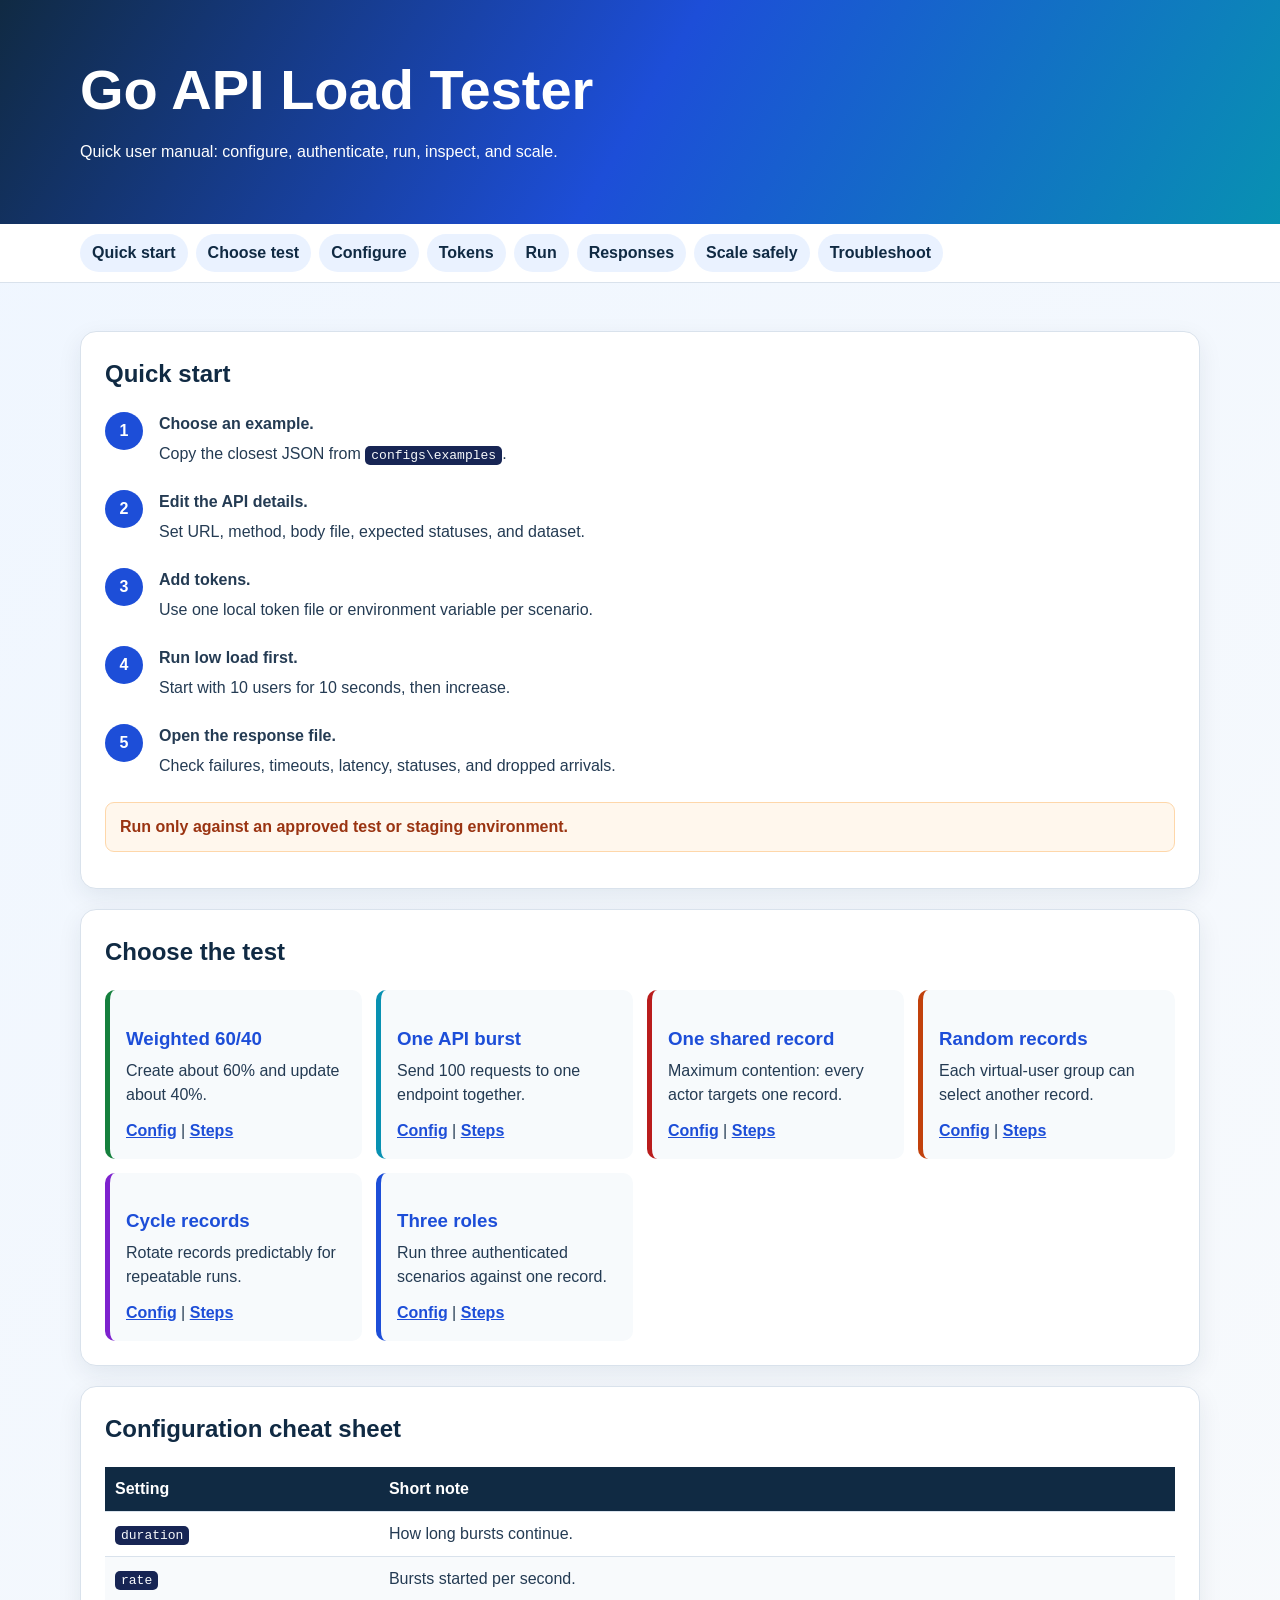
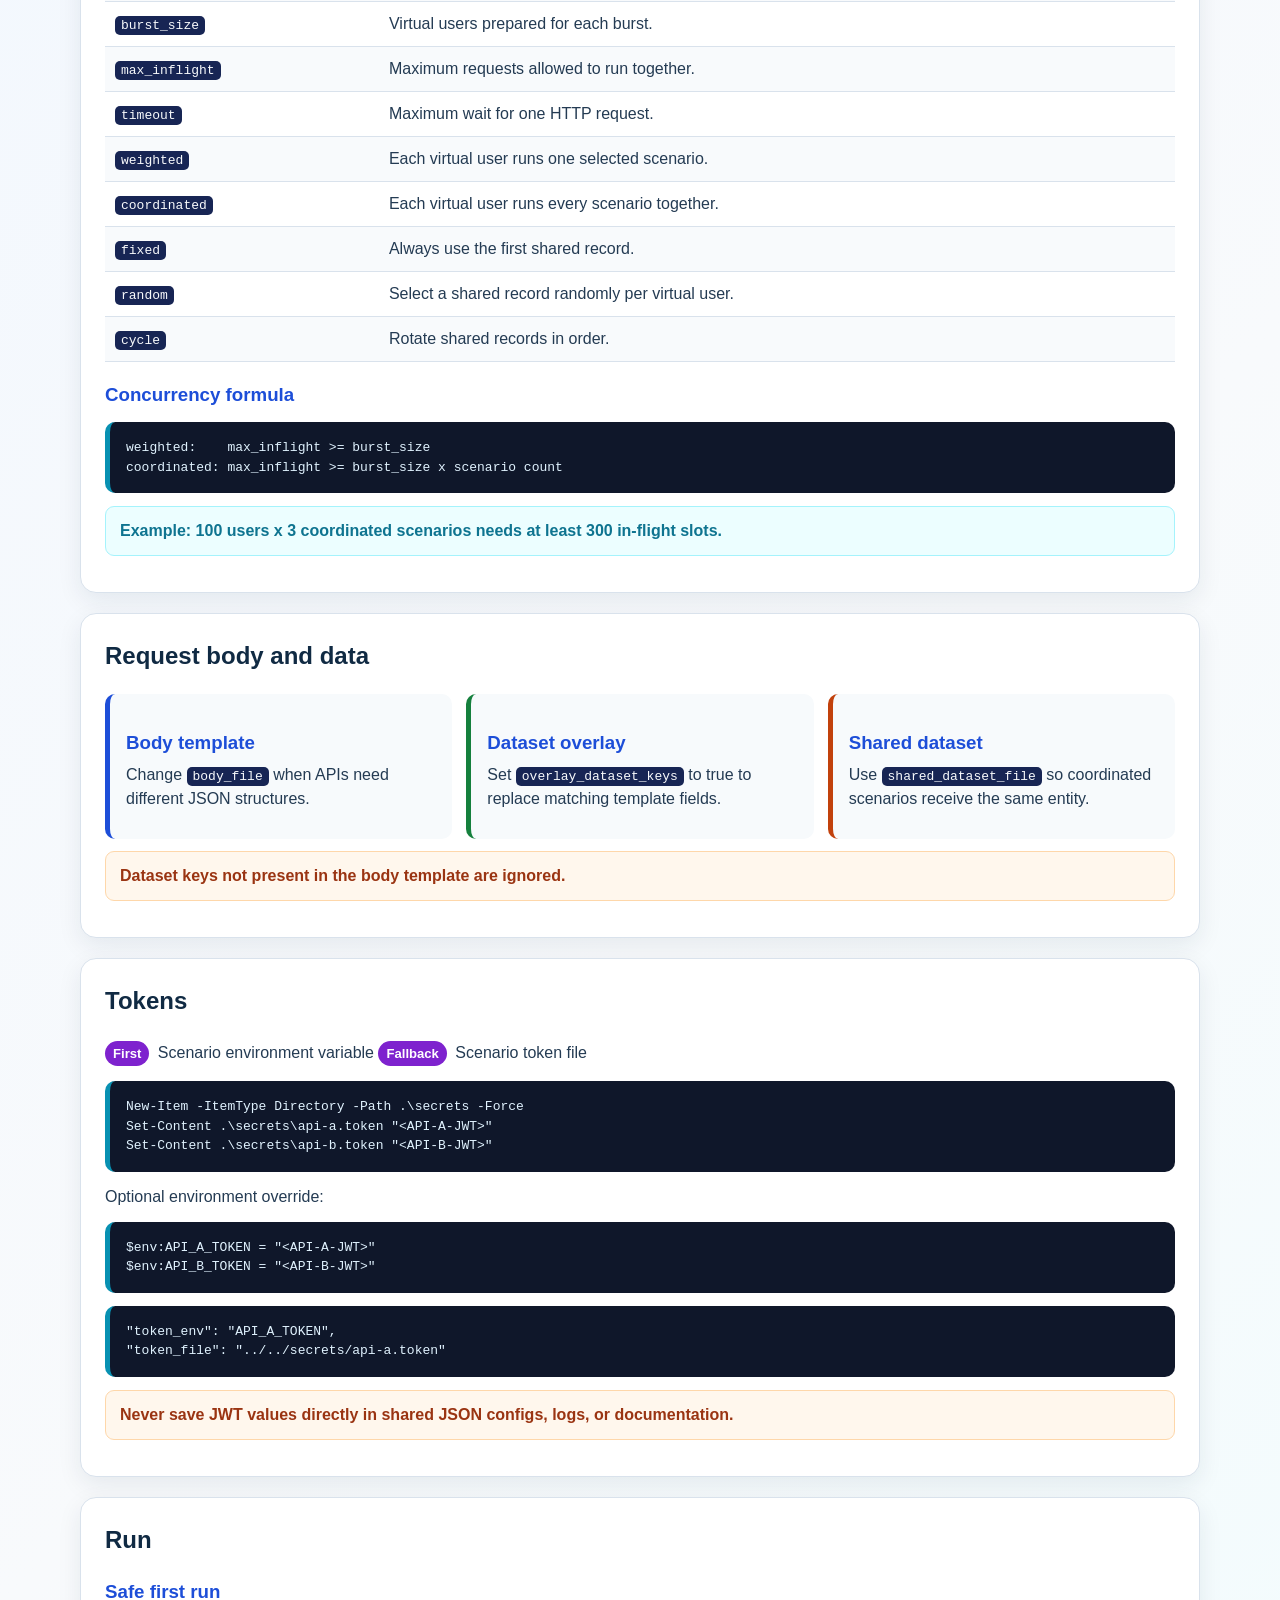
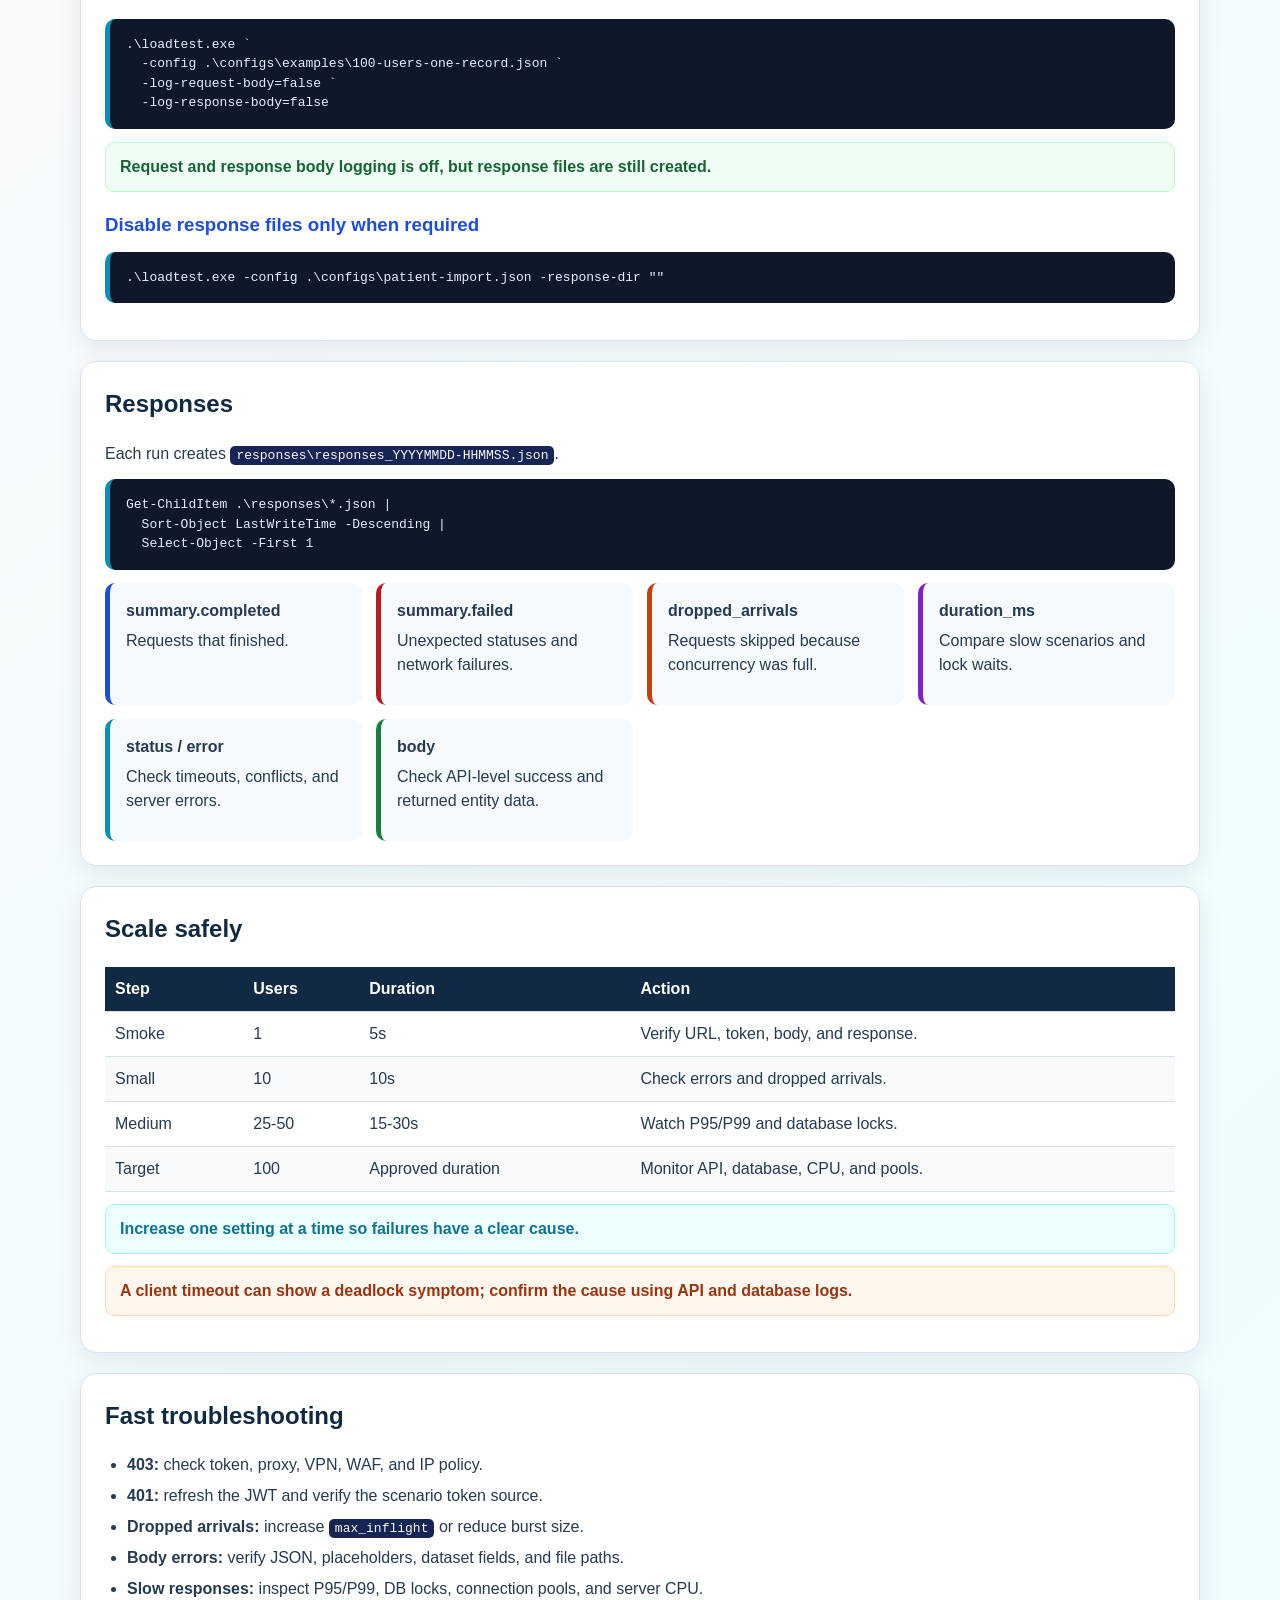
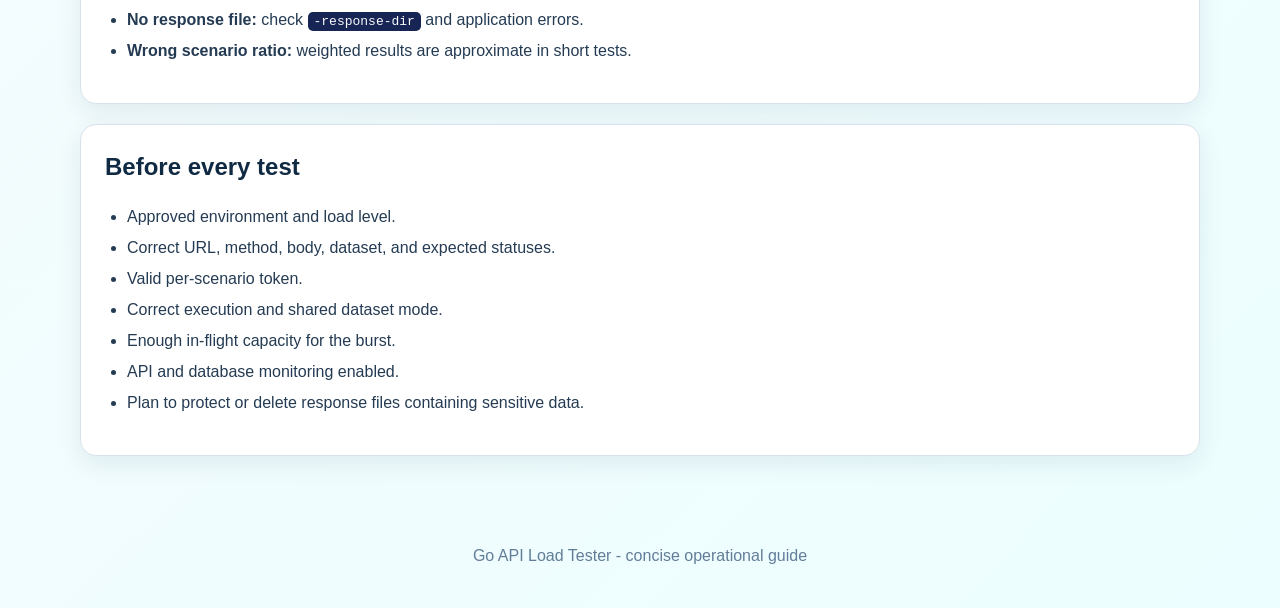
==== docs/USER-MANUAL.html @ b6fc014d "Initial commit" ====
<!doctype html>
<html lang="en">
<head>
  <meta charset="utf-8">
  <meta name="viewport" content="width=device-width, initial-scale=1">
  <title>Go API Load Tester - User Manual</title>
  <style>
    :root {
      --navy: #102a43;
      --blue: #1d4ed8;
      --cyan: #0891b2;
      --green: #15803d;
      --orange: #c2410c;
      --red: #b91c1c;
      --purple: #7e22ce;
      --ink: #243b53;
      --muted: #627d98;
      --line: #d9e2ec;
      --paper: #f7fafc;
      --white: #ffffff;
    }

    * { box-sizing: border-box; }
    html { scroll-behavior: smooth; }
    body {
      margin: 0;
      color: var(--ink);
      background: linear-gradient(135deg, #eff6ff 0%, #f8fafc 48%, #ecfeff 100%);
      font-family: "Segoe UI", Arial, sans-serif;
      line-height: 1.5;
    }

    header {
      padding: 48px 24px;
      color: var(--white);
      background: linear-gradient(120deg, var(--navy), var(--blue), var(--cyan));
    }

    header .wrap, main, footer {
      width: min(1120px, calc(100% - 32px));
      margin: 0 auto;
    }

    h1 { margin: 0 0 8px; font-size: clamp(2rem, 5vw, 3.5rem); }
    h2 { color: var(--navy); margin-top: 0; }
    h3 { color: var(--blue); margin-bottom: 6px; }
    p { margin: 6px 0 12px; }
    a { color: var(--blue); font-weight: 600; }

    nav {
      position: sticky;
      top: 0;
      z-index: 10;
      padding: 10px 16px;
      background: rgba(255, 255, 255, 0.96);
      border-bottom: 1px solid var(--line);
      backdrop-filter: blur(8px);
    }

    nav .links {
      display: flex;
      gap: 8px;
      width: min(1120px, 100%);
      margin: auto;
      overflow-x: auto;
    }

    nav a {
      padding: 7px 12px;
      color: var(--navy);
      text-decoration: none;
      white-space: nowrap;
      border-radius: 999px;
      background: #eaf2ff;
    }

    main { padding: 28px 0 48px; }
    section {
      margin: 20px 0;
      padding: 24px;
      background: var(--white);
      border: 1px solid var(--line);
      border-radius: 16px;
      box-shadow: 0 8px 24px rgba(16, 42, 67, 0.08);
    }

    .grid {
      display: grid;
      grid-template-columns: repeat(auto-fit, minmax(240px, 1fr));
      gap: 14px;
    }

    .card {
      padding: 16px;
      border-left: 5px solid var(--blue);
      border-radius: 10px;
      background: var(--paper);
    }

    .green { border-color: var(--green); }
    .orange { border-color: var(--orange); }
    .purple { border-color: var(--purple); }
    .red { border-color: var(--red); }
    .cyan { border-color: var(--cyan); }

    .step {
      display: grid;
      grid-template-columns: 42px 1fr;
      gap: 12px;
      align-items: start;
      margin: 12px 0;
    }

    .number {
      display: grid;
      width: 38px;
      height: 38px;
      place-items: center;
      color: white;
      font-weight: 800;
      border-radius: 50%;
      background: var(--blue);
    }

    .note, .warn, .success {
      margin: 12px 0;
      padding: 12px 14px;
      border-radius: 9px;
      font-weight: 600;
    }

    .note { color: #0e7490; background: #ecfeff; border: 1px solid #a5f3fc; }
    .warn { color: #9a3412; background: #fff7ed; border: 1px solid #fed7aa; }
    .success { color: #166534; background: #f0fdf4; border: 1px solid #bbf7d0; }

    code {
      color: #f8fafc;
      background: #172554;
      border-radius: 5px;
      padding: 2px 6px;
    }

    pre {
      overflow-x: auto;
      padding: 16px;
      color: #e0f2fe;
      background: #0f172a;
      border-radius: 10px;
      border-left: 5px solid var(--cyan);
    }

    pre code { padding: 0; color: inherit; background: transparent; }

    table {
      width: 100%;
      border-collapse: collapse;
      margin-top: 12px;
    }

    th, td {
      padding: 10px;
      text-align: left;
      border-bottom: 1px solid var(--line);
    }

    th { color: var(--white); background: var(--navy); }
    tr:nth-child(even) { background: #f8fafc; }

    .tag {
      display: inline-block;
      margin: 2px 4px 2px 0;
      padding: 3px 8px;
      color: var(--white);
      font-size: 0.82rem;
      font-weight: 700;
      border-radius: 999px;
      background: var(--purple);
    }

    .checklist { padding-left: 22px; }
    .checklist li { margin: 7px 0; }

    footer {
      padding: 20px 0 40px;
      color: var(--muted);
      text-align: center;
    }

    @media print {
      nav { display: none; }
      body { background: white; }
      section { box-shadow: none; break-inside: avoid; }
    }
  </style>
</head>
<body>
  <header>
    <div class="wrap">
      <h1>Go API Load Tester</h1>
      <p>Quick user manual: configure, authenticate, run, inspect, and scale.</p>
    </div>
  </header>

  <nav>
    <div class="links">
      <a href="#quick-start">Quick start</a>
      <a href="#choose-test">Choose test</a>
      <a href="#configure">Configure</a>
      <a href="#tokens">Tokens</a>
      <a href="#run">Run</a>
      <a href="#responses">Responses</a>
      <a href="#scale">Scale safely</a>
      <a href="#troubleshoot">Troubleshoot</a>
    </div>
  </nav>

  <main>
    <section id="quick-start">
      <h2>Quick start</h2>
      <div class="step"><div class="number">1</div><div><b>Choose an example.</b><p>Copy the closest JSON from <code>configs\examples</code>.</p></div></div>
      <div class="step"><div class="number">2</div><div><b>Edit the API details.</b><p>Set URL, method, body file, expected statuses, and dataset.</p></div></div>
      <div class="step"><div class="number">3</div><div><b>Add tokens.</b><p>Use one local token file or environment variable per scenario.</p></div></div>
      <div class="step"><div class="number">4</div><div><b>Run low load first.</b><p>Start with 10 users for 10 seconds, then increase.</p></div></div>
      <div class="step"><div class="number">5</div><div><b>Open the response file.</b><p>Check failures, timeouts, latency, statuses, and dropped arrivals.</p></div></div>
      <div class="warn">Run only against an approved test or staging environment.</div>
    </section>

    <section id="choose-test">
      <h2>Choose the test</h2>
      <div class="grid">
        <div class="card green">
          <h3>Weighted 60/40</h3>
          <p>Create about 60% and update about 40%.</p>
          <a href="../configs/examples/weighted-create-update-60-40.json">Config</a> |
          <a href="scenarios/weighted-create-update-60-40.md">Steps</a>
        </div>
        <div class="card cyan">
          <h3>One API burst</h3>
          <p>Send 100 requests to one endpoint together.</p>
          <a href="../configs/examples/single-api-100-burst.json">Config</a> |
          <a href="scenarios/single-api-100-burst.md">Steps</a>
        </div>
        <div class="card red">
          <h3>One shared record</h3>
          <p>Maximum contention: every actor targets one record.</p>
          <a href="../configs/examples/100-users-one-record.json">Config</a> |
          <a href="scenarios/100-users-one-record.md">Steps</a>
        </div>
        <div class="card orange">
          <h3>Random records</h3>
          <p>Each virtual-user group can select another record.</p>
          <a href="../configs/examples/100-users-many-records.json">Config</a> |
          <a href="scenarios/100-users-many-records.md">Steps</a>
        </div>
        <div class="card purple">
          <h3>Cycle records</h3>
          <p>Rotate records predictably for repeatable runs.</p>
          <a href="../configs/examples/coordinated-cycle-records.json">Config</a> |
          <a href="scenarios/coordinated-cycle-records.md">Steps</a>
        </div>
        <div class="card">
          <h3>Three roles</h3>
          <p>Run three authenticated scenarios against one record.</p>
          <a href="../configs/examples/coordinated-three-roles-one-record.json">Config</a> |
          <a href="scenarios/coordinated-three-roles-one-record.md">Steps</a>
        </div>
      </div>
    </section>

    <section id="configure">
      <h2>Configuration cheat sheet</h2>
      <table>
        <thead><tr><th>Setting</th><th>Short note</th></tr></thead>
        <tbody>
          <tr><td><code>duration</code></td><td>How long bursts continue.</td></tr>
          <tr><td><code>rate</code></td><td>Bursts started per second.</td></tr>
          <tr><td><code>burst_size</code></td><td>Virtual users prepared for each burst.</td></tr>
          <tr><td><code>max_inflight</code></td><td>Maximum requests allowed to run together.</td></tr>
          <tr><td><code>timeout</code></td><td>Maximum wait for one HTTP request.</td></tr>
          <tr><td><code>weighted</code></td><td>Each virtual user runs one selected scenario.</td></tr>
          <tr><td><code>coordinated</code></td><td>Each virtual user runs every scenario together.</td></tr>
          <tr><td><code>fixed</code></td><td>Always use the first shared record.</td></tr>
          <tr><td><code>random</code></td><td>Select a shared record randomly per virtual user.</td></tr>
          <tr><td><code>cycle</code></td><td>Rotate shared records in order.</td></tr>
        </tbody>
      </table>

      <h3>Concurrency formula</h3>
      <pre><code>weighted:    max_inflight >= burst_size
coordinated: max_inflight >= burst_size x scenario count</code></pre>
      <div class="note">Example: 100 users x 3 coordinated scenarios needs at least 300 in-flight slots.</div>
    </section>

    <section id="data">
      <h2>Request body and data</h2>
      <div class="grid">
        <div class="card">
          <h3>Body template</h3>
          <p>Change <code>body_file</code> when APIs need different JSON structures.</p>
        </div>
        <div class="card green">
          <h3>Dataset overlay</h3>
          <p>Set <code>overlay_dataset_keys</code> to true to replace matching template fields.</p>
        </div>
        <div class="card orange">
          <h3>Shared dataset</h3>
          <p>Use <code>shared_dataset_file</code> so coordinated scenarios receive the same entity.</p>
        </div>
      </div>
      <div class="warn">Dataset keys not present in the body template are ignored.</div>
    </section>

    <section id="tokens">
      <h2>Tokens</h2>
      <p><span class="tag">First</span> Scenario environment variable <span class="tag">Fallback</span> Scenario token file</p>
      <pre><code>New-Item -ItemType Directory -Path .\secrets -Force
Set-Content .\secrets\api-a.token "&lt;API-A-JWT&gt;"
Set-Content .\secrets\api-b.token "&lt;API-B-JWT&gt;"</code></pre>
      <p>Optional environment override:</p>
      <pre><code>$env:API_A_TOKEN = "&lt;API-A-JWT&gt;"
$env:API_B_TOKEN = "&lt;API-B-JWT&gt;"</code></pre>
      <pre><code>"token_env": "API_A_TOKEN",
"token_file": "../../secrets/api-a.token"</code></pre>
      <div class="warn">Never save JWT values directly in shared JSON configs, logs, or documentation.</div>
    </section>

    <section id="run">
      <h2>Run</h2>
      <h3>Safe first run</h3>
      <pre><code>.\loadtest.exe `
  -config .\configs\examples\100-users-one-record.json `
  -log-request-body=false `
  -log-response-body=false</code></pre>
      <div class="success">Request and response body logging is off, but response files are still created.</div>
      <h3>Disable response files only when required</h3>
      <pre><code>.\loadtest.exe -config .\configs\patient-import.json -response-dir ""</code></pre>
    </section>

    <section id="responses">
      <h2>Responses</h2>
      <p>Each run creates <code>responses\responses_YYYYMMDD-HHMMSS.json</code>.</p>
      <pre><code>Get-ChildItem .\responses\*.json |
  Sort-Object LastWriteTime -Descending |
  Select-Object -First 1</code></pre>
      <div class="grid">
        <div class="card"><b>summary.completed</b><p>Requests that finished.</p></div>
        <div class="card red"><b>summary.failed</b><p>Unexpected statuses and network failures.</p></div>
        <div class="card orange"><b>dropped_arrivals</b><p>Requests skipped because concurrency was full.</p></div>
        <div class="card purple"><b>duration_ms</b><p>Compare slow scenarios and lock waits.</p></div>
        <div class="card cyan"><b>status / error</b><p>Check timeouts, conflicts, and server errors.</p></div>
        <div class="card green"><b>body</b><p>Check API-level success and returned entity data.</p></div>
      </div>
    </section>

    <section id="scale">
      <h2>Scale safely</h2>
      <table>
        <thead><tr><th>Step</th><th>Users</th><th>Duration</th><th>Action</th></tr></thead>
        <tbody>
          <tr><td>Smoke</td><td>1</td><td>5s</td><td>Verify URL, token, body, and response.</td></tr>
          <tr><td>Small</td><td>10</td><td>10s</td><td>Check errors and dropped arrivals.</td></tr>
          <tr><td>Medium</td><td>25-50</td><td>15-30s</td><td>Watch P95/P99 and database locks.</td></tr>
          <tr><td>Target</td><td>100</td><td>Approved duration</td><td>Monitor API, database, CPU, and pools.</td></tr>
        </tbody>
      </table>
      <div class="note">Increase one setting at a time so failures have a clear cause.</div>
      <div class="warn">A client timeout can show a deadlock symptom; confirm the cause using API and database logs.</div>
    </section>

    <section id="troubleshoot">
      <h2>Fast troubleshooting</h2>
      <ul class="checklist">
        <li><b>403:</b> check token, proxy, VPN, WAF, and IP policy.</li>
        <li><b>401:</b> refresh the JWT and verify the scenario token source.</li>
        <li><b>Dropped arrivals:</b> increase <code>max_inflight</code> or reduce burst size.</li>
        <li><b>Body errors:</b> verify JSON, placeholders, dataset fields, and file paths.</li>
        <li><b>Slow responses:</b> inspect P95/P99, DB locks, connection pools, and server CPU.</li>
        <li><b>No response file:</b> check <code>-response-dir</code> and application errors.</li>
        <li><b>Wrong scenario ratio:</b> weighted results are approximate in short tests.</li>
      </ul>
    </section>

    <section id="final-check">
      <h2>Before every test</h2>
      <ul class="checklist">
        <li>Approved environment and load level.</li>
        <li>Correct URL, method, body, dataset, and expected statuses.</li>
        <li>Valid per-scenario token.</li>
        <li>Correct execution and shared dataset mode.</li>
        <li>Enough in-flight capacity for the burst.</li>
        <li>API and database monitoring enabled.</li>
        <li>Plan to protect or delete response files containing sensitive data.</li>
      </ul>
    </section>
  </main>

  <footer>
    Go API Load Tester - concise operational guide
  </footer>
</body>
</html>
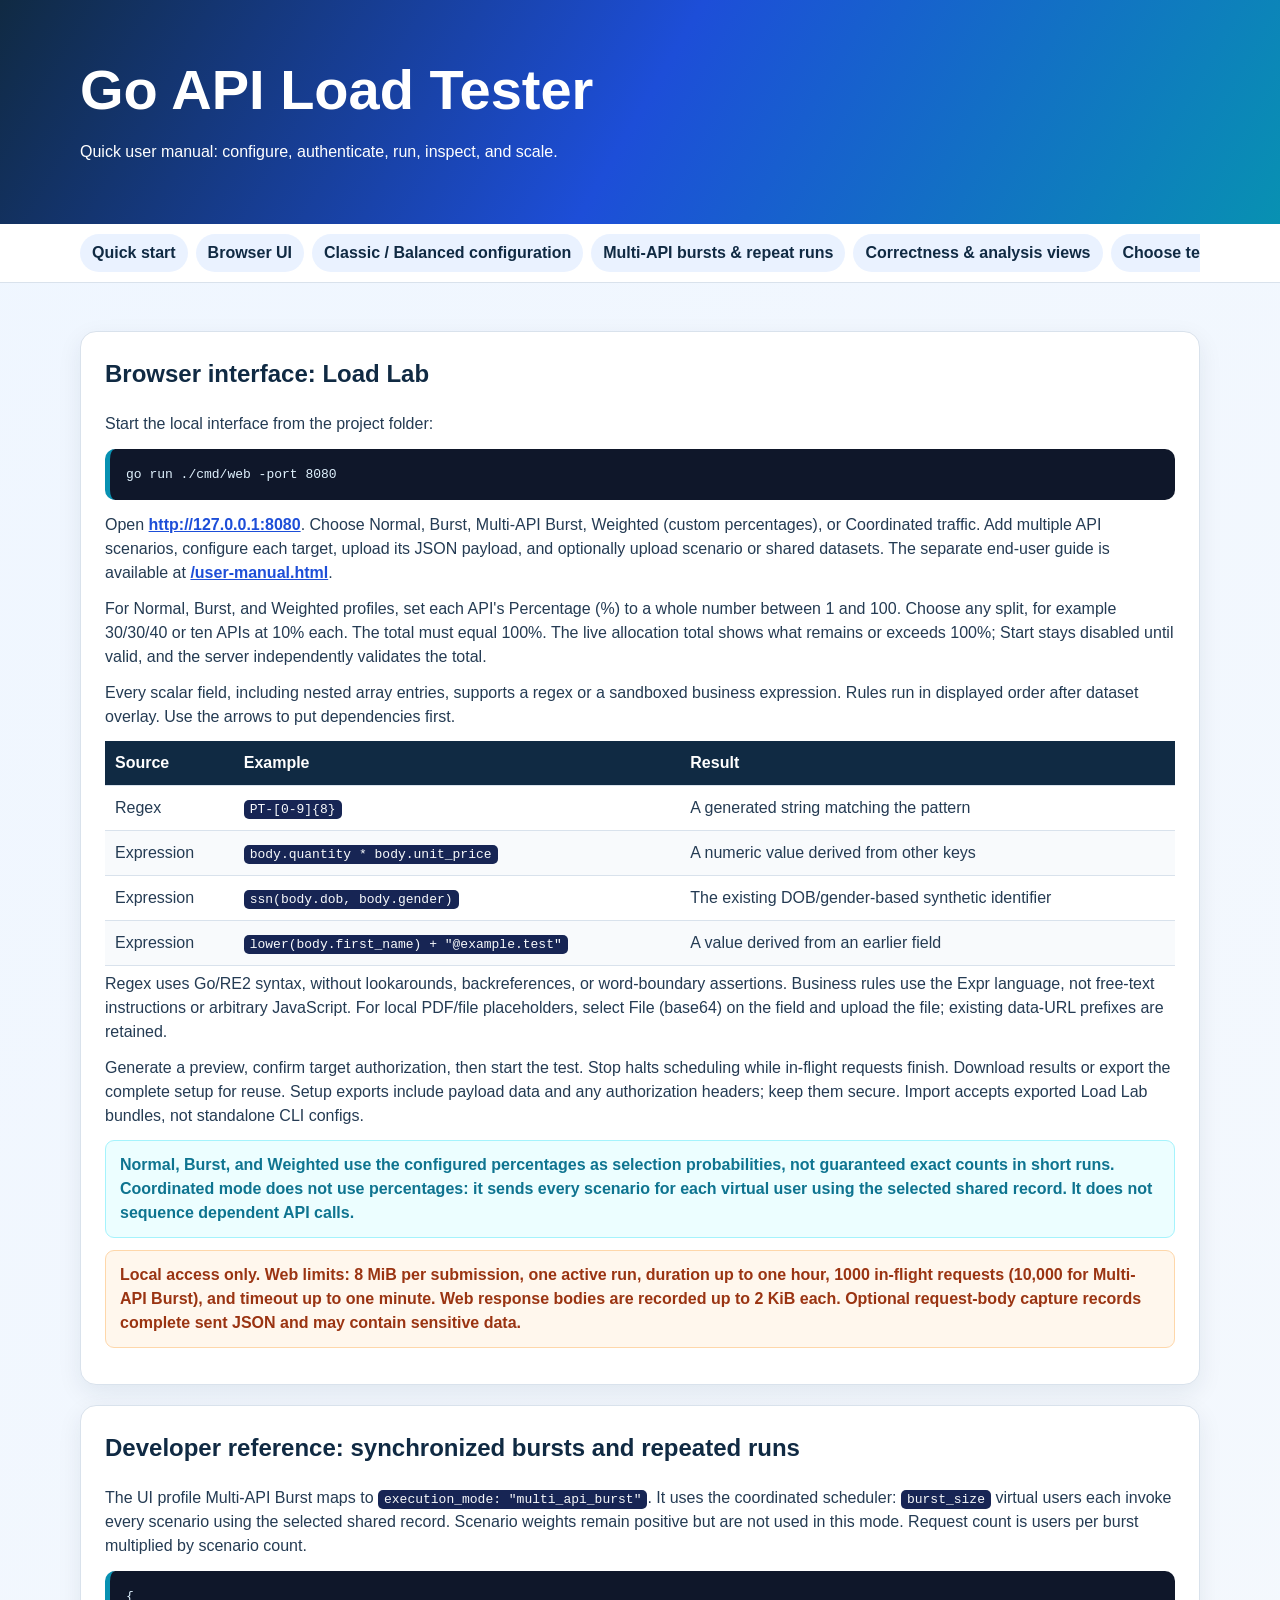
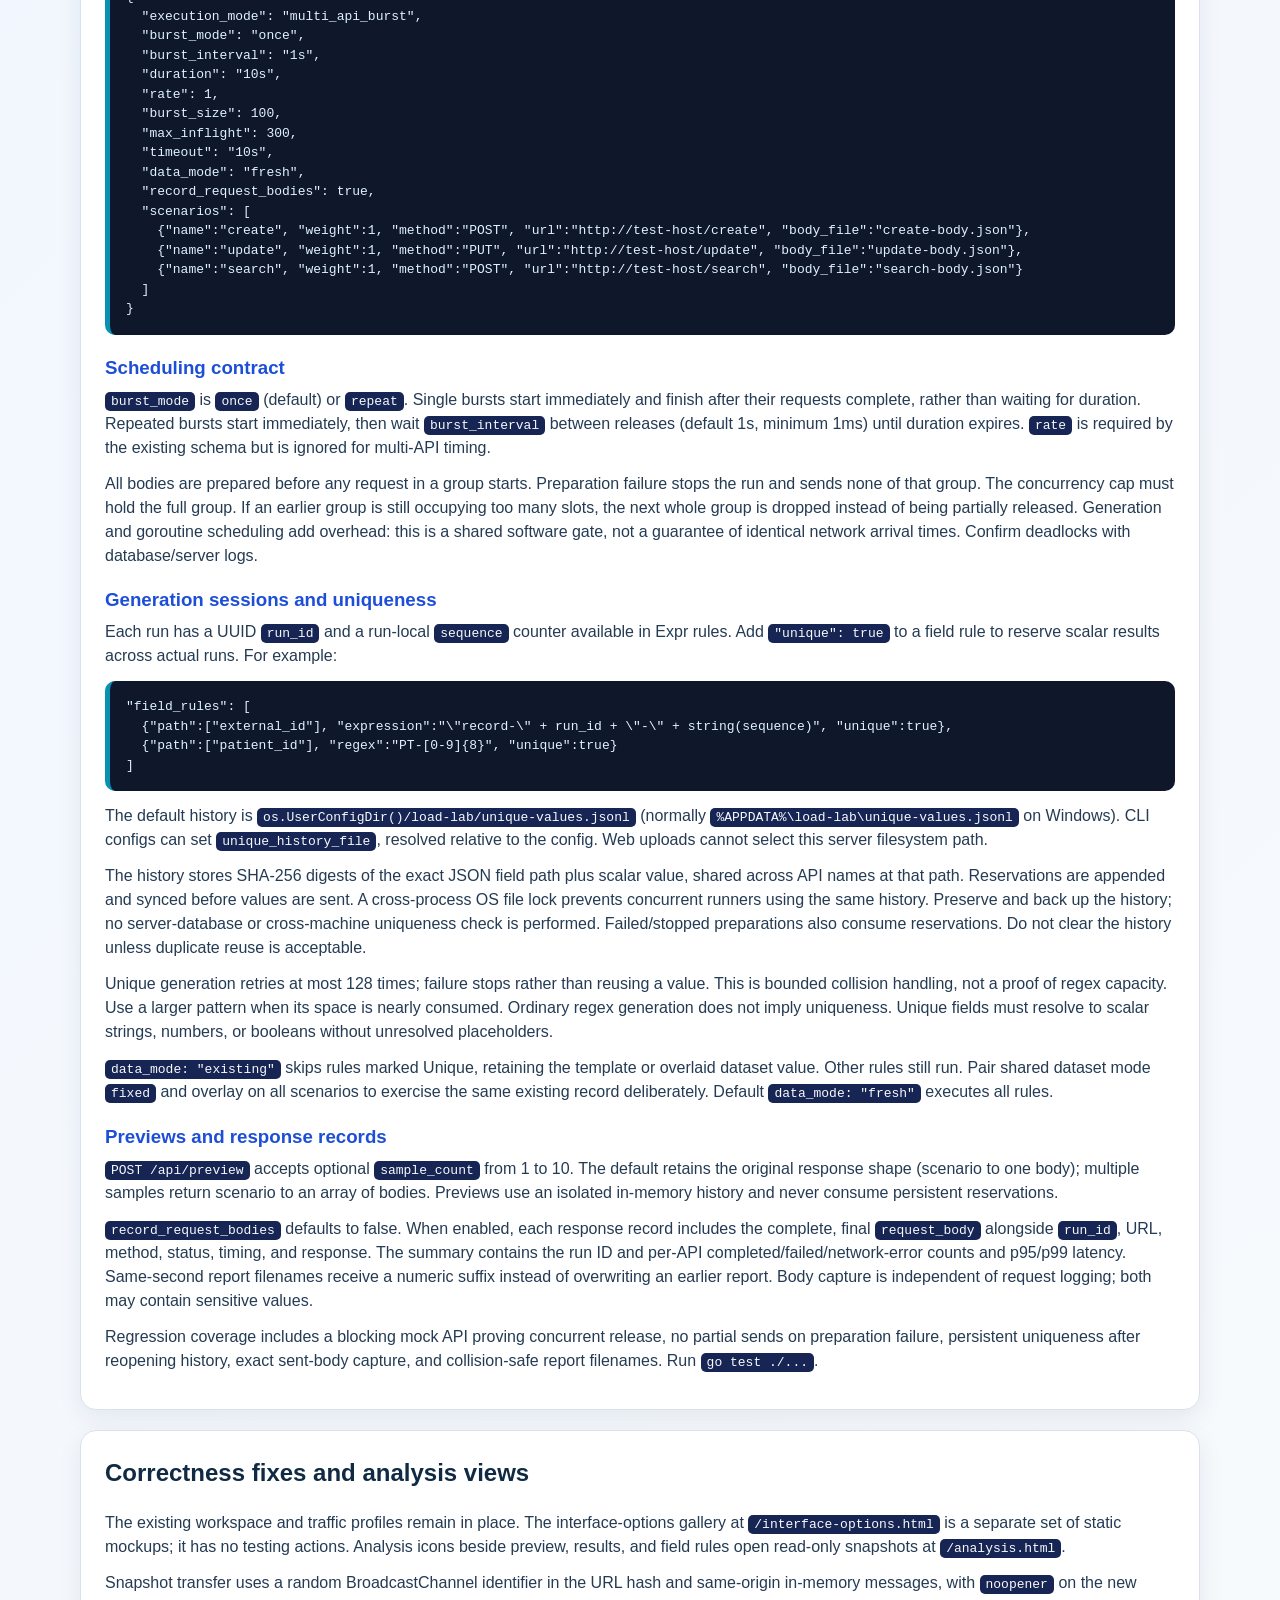
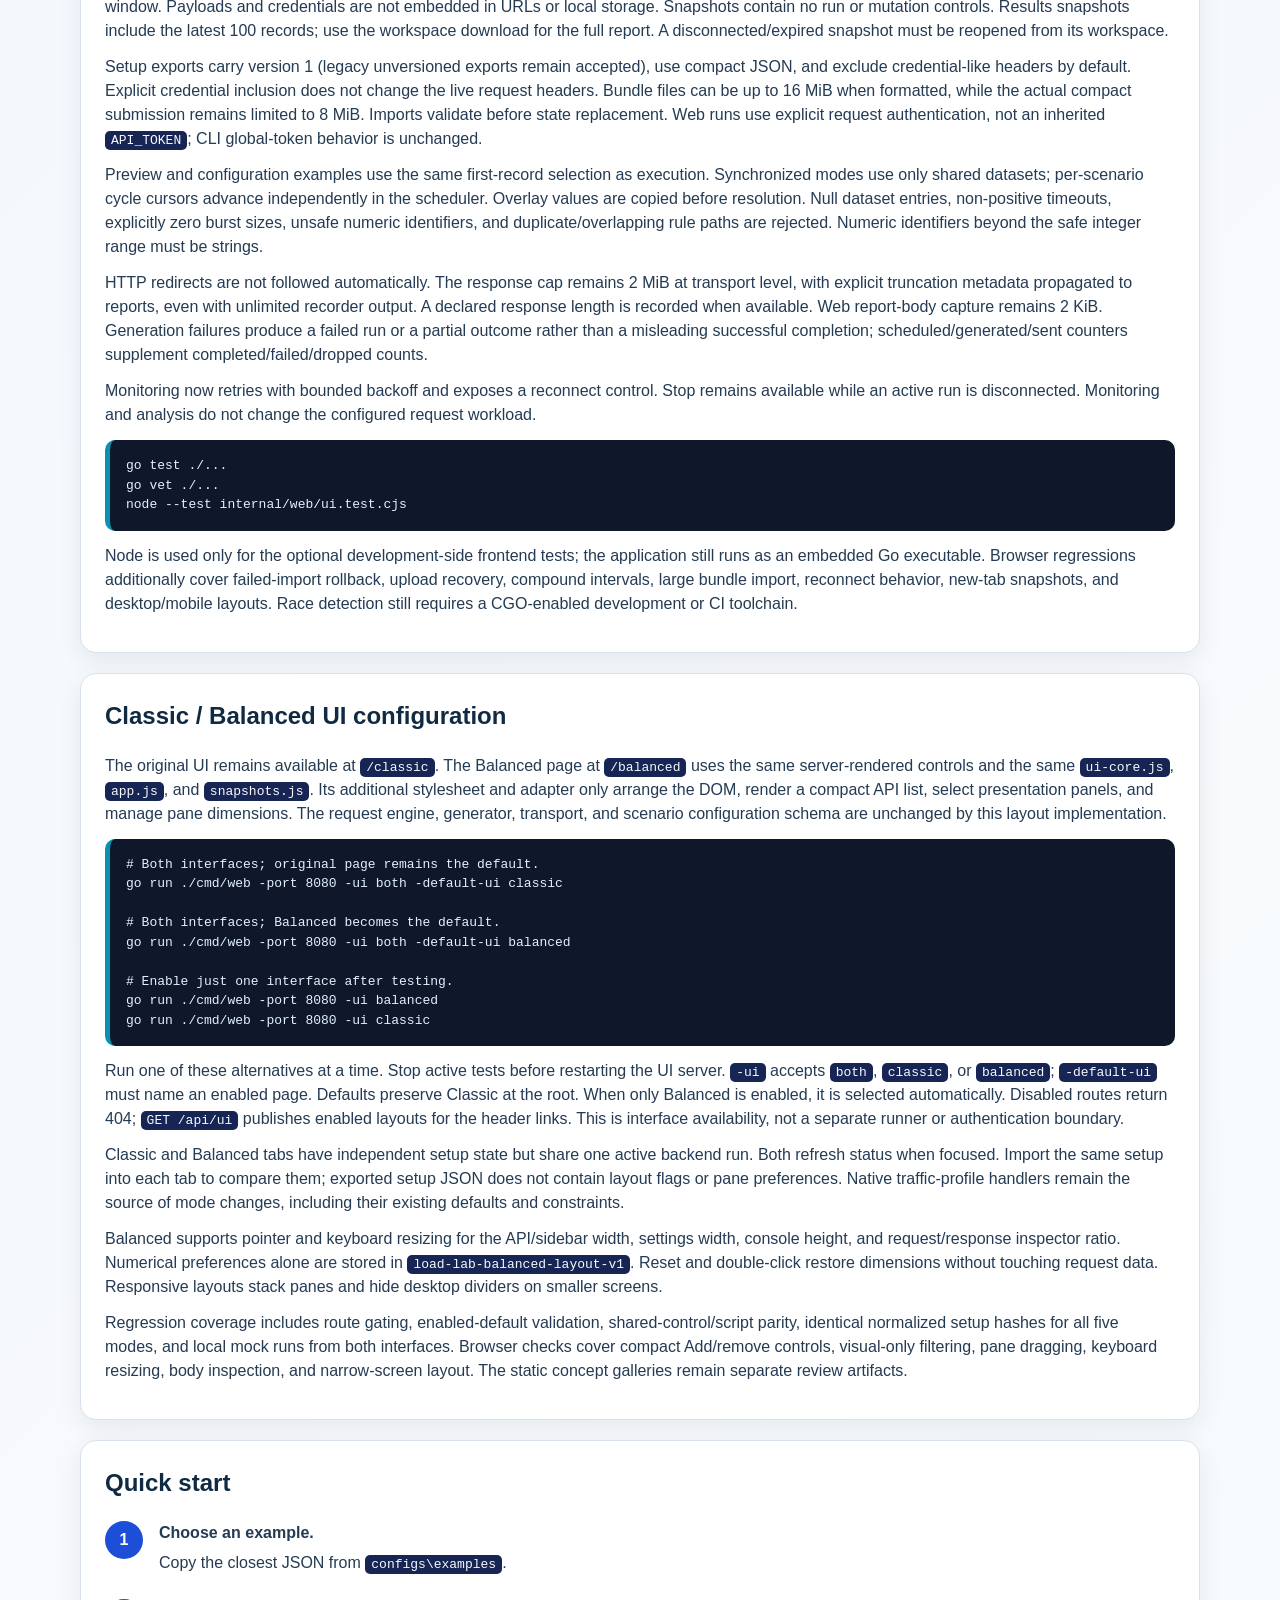
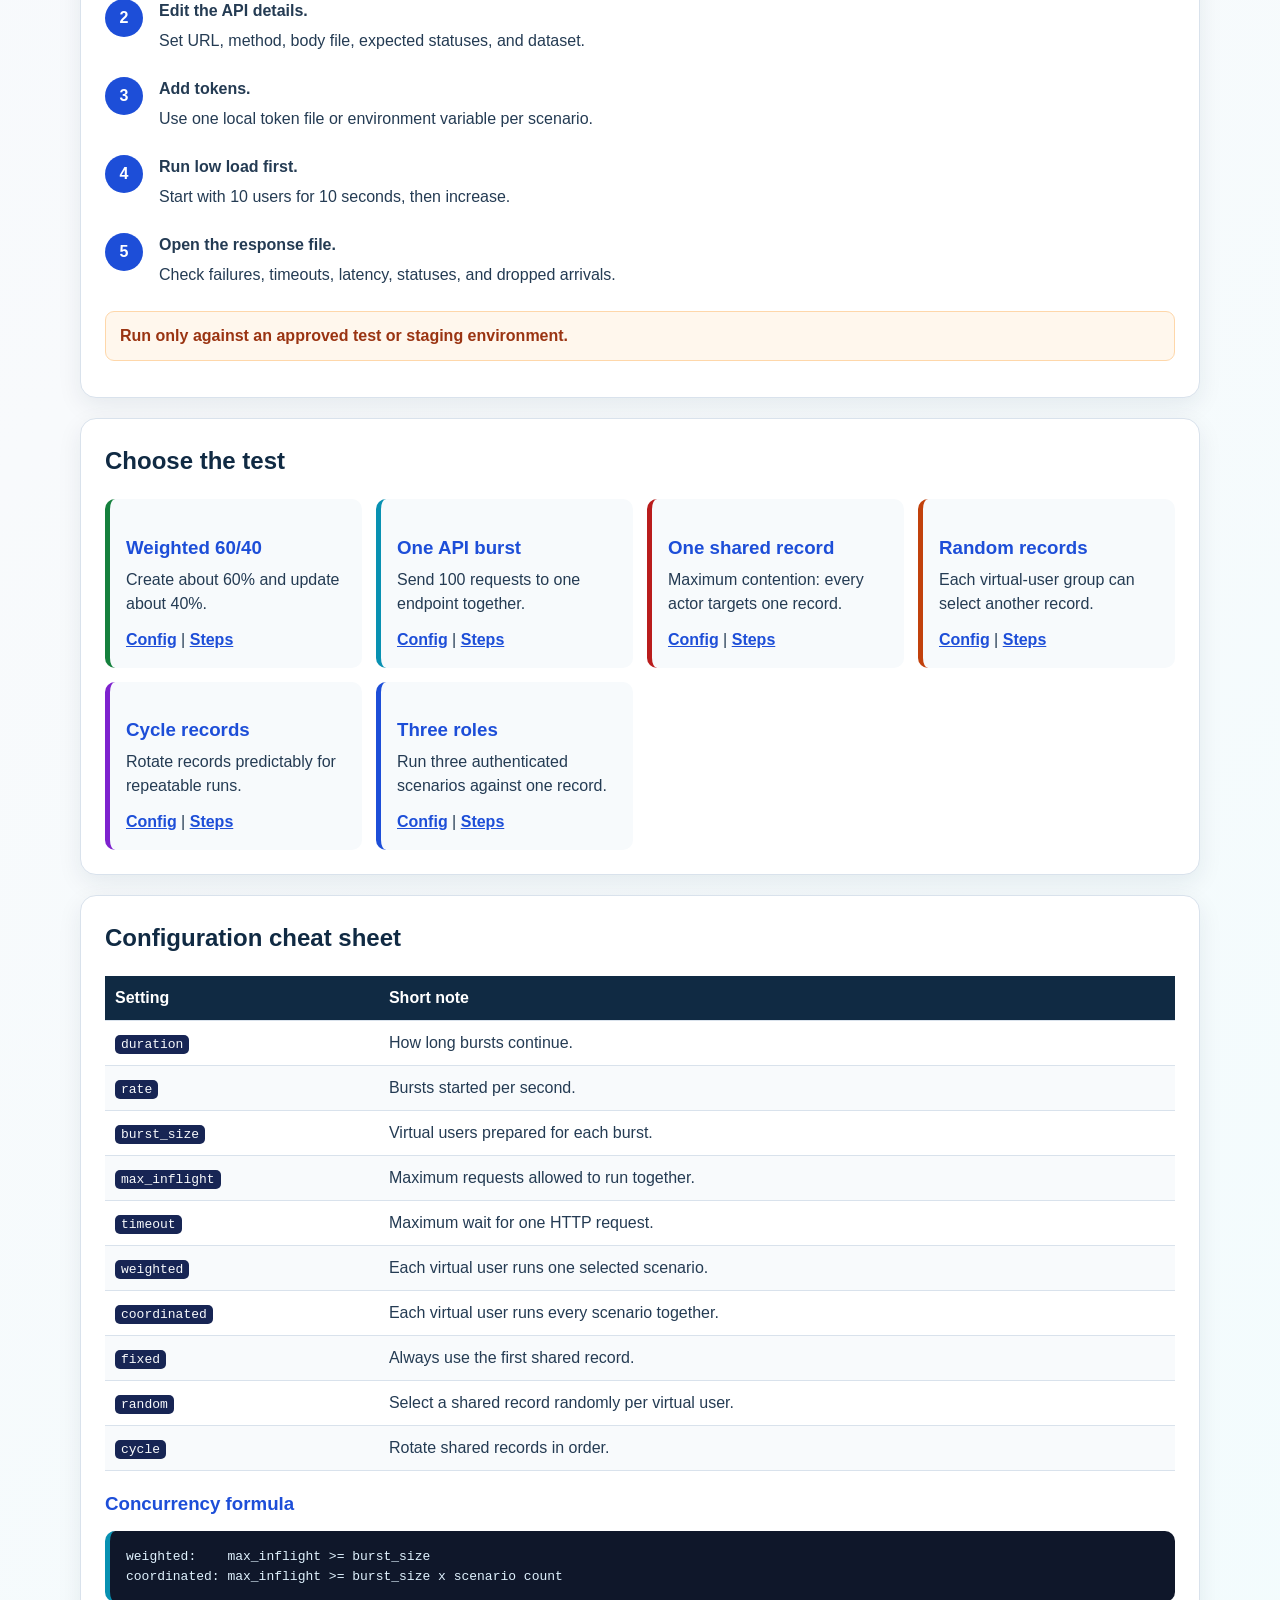
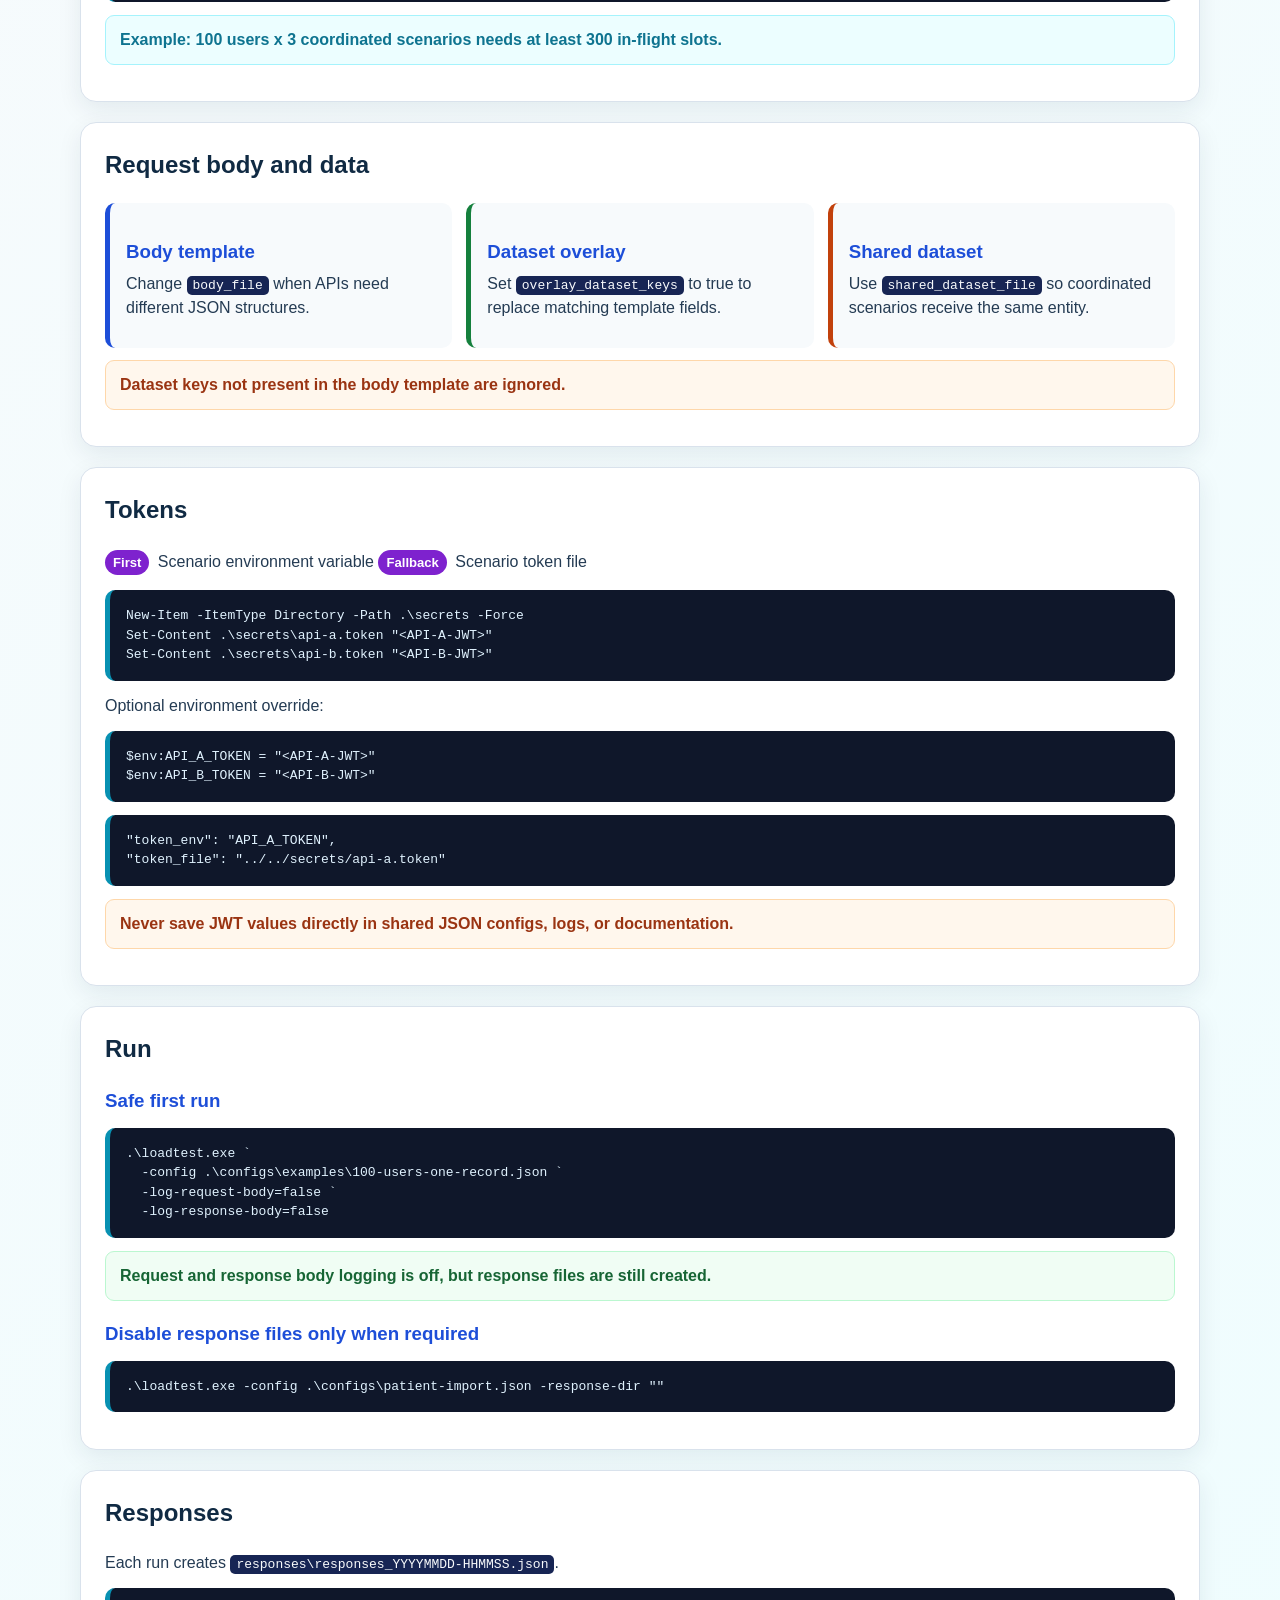
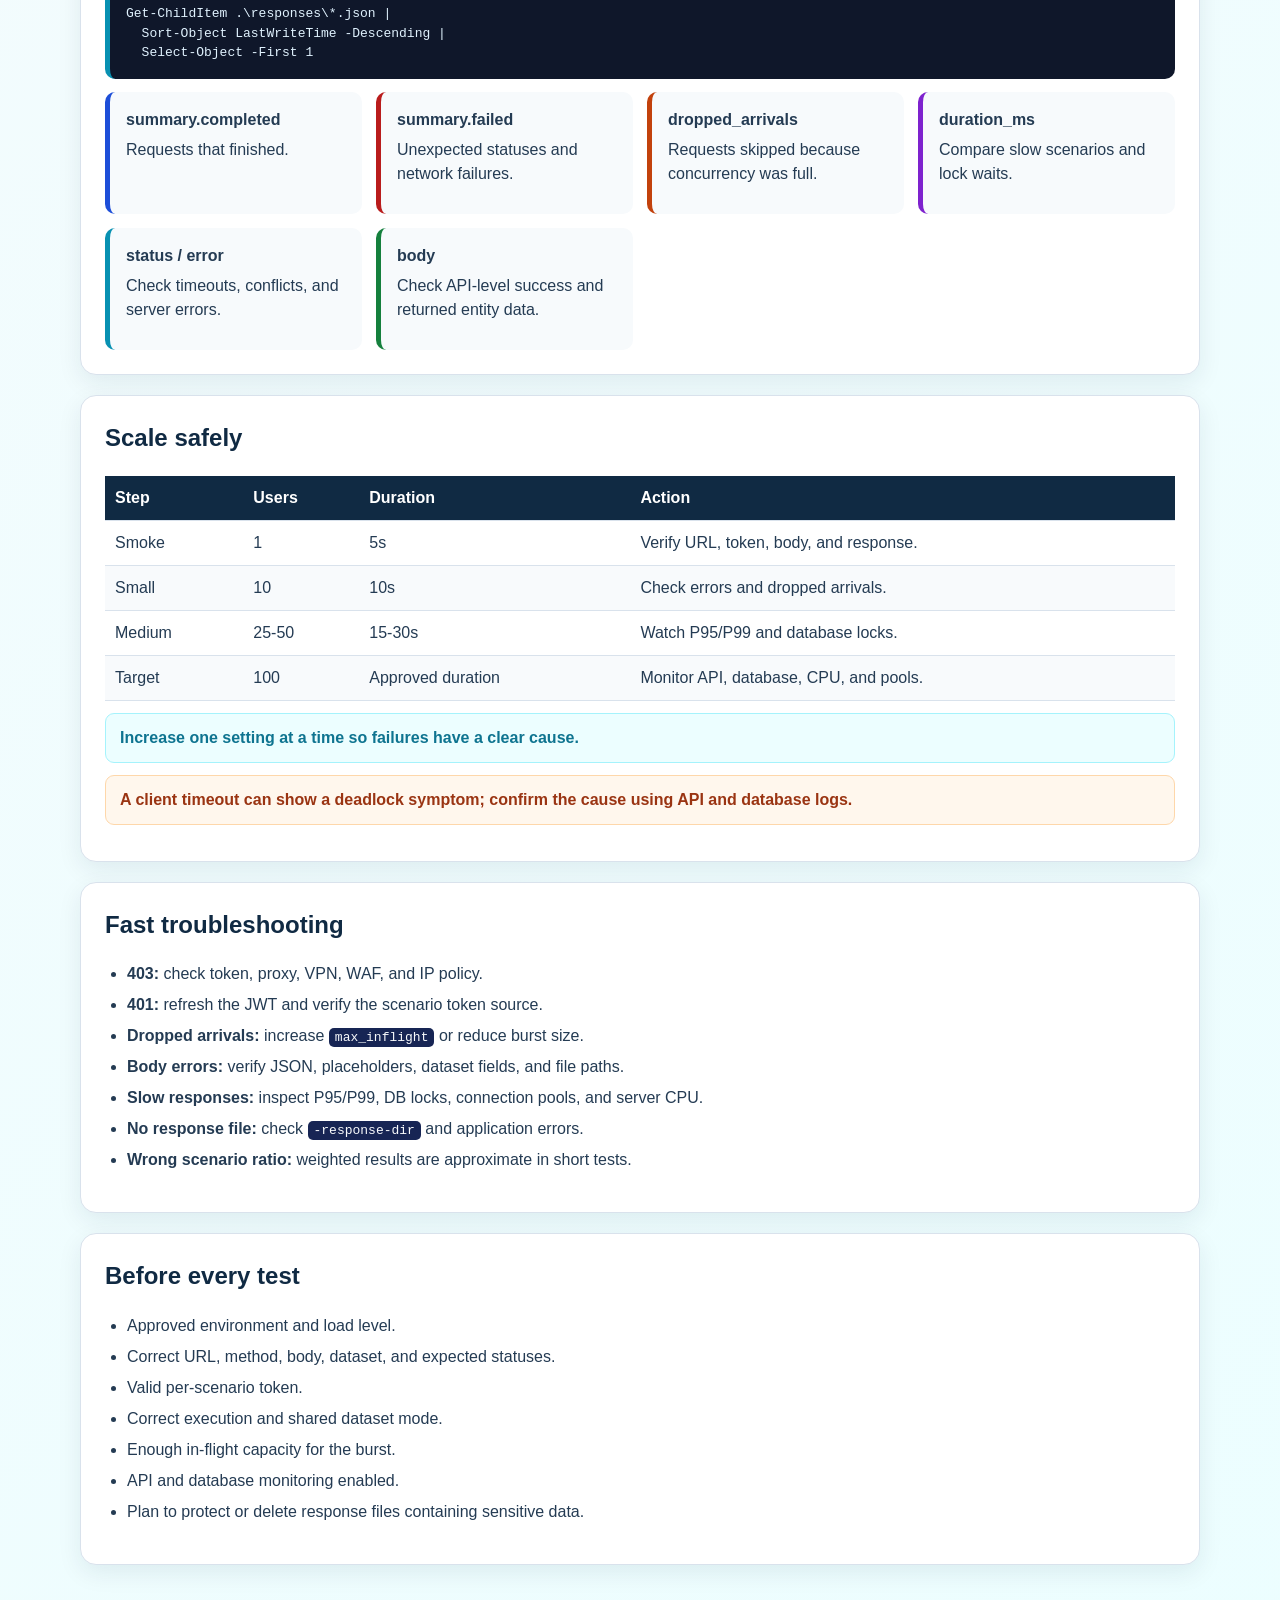
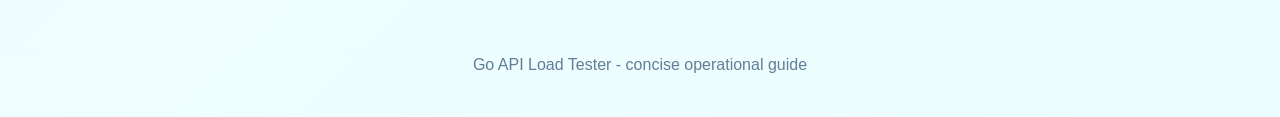
==== commit ecd1fd25: "UI implementaion" ====
--- a/docs/USER-MANUAL.html
+++ b/docs/USER-MANUAL.html
@@ -204,6 +204,10 @@
   <nav>
     <div class="links">
       <a href="#quick-start">Quick start</a>
+      <a href="#web-interface">Browser UI</a>
+      <a href="#workspace-configuration">Classic / Balanced configuration</a>
+      <a href="#multi-api-development">Multi-API bursts & repeat runs</a>
+      <a href="#correctness-ux">Correctness & analysis views</a>
       <a href="#choose-test">Choose test</a>
       <a href="#configure">Configure</a>
       <a href="#tokens">Tokens</a>
@@ -215,6 +219,92 @@
   </nav>
 
   <main>
+    <section id="web-interface">
+      <h2>Browser interface: Load Lab</h2>
+      <p>Start the local interface from the project folder:</p>
+      <pre><code>go run ./cmd/web -port 8080</code></pre>
+      <p>Open <a href="http://127.0.0.1:8080">http://127.0.0.1:8080</a>. Choose Normal, Burst, Multi-API Burst, Weighted (custom percentages), or Coordinated traffic. Add multiple API scenarios, configure each target, upload its JSON payload, and optionally upload scenario or shared datasets. The separate end-user guide is available at <a href="http://127.0.0.1:8080/user-manual.html">/user-manual.html</a>.</p>
+      <p>For Normal, Burst, and Weighted profiles, set each API's Percentage (%) to a whole number between 1 and 100. Choose any split, for example 30/30/40 or ten APIs at 10% each. The total must equal 100%. The live allocation total shows what remains or exceeds 100%; Start stays disabled until valid, and the server independently validates the total.</p>
+      <p>Every scalar field, including nested array entries, supports a regex or a sandboxed business expression. Rules run in displayed order after dataset overlay. Use the arrows to put dependencies first.</p>
+      <table><thead><tr><th>Source</th><th>Example</th><th>Result</th></tr></thead><tbody>
+        <tr><td>Regex</td><td><code>PT-[0-9]{8}</code></td><td>A generated string matching the pattern</td></tr>
+        <tr><td>Expression</td><td><code>body.quantity * body.unit_price</code></td><td>A numeric value derived from other keys</td></tr>
+        <tr><td>Expression</td><td><code>ssn(body.dob, body.gender)</code></td><td>The existing DOB/gender-based synthetic identifier</td></tr>
+        <tr><td>Expression</td><td><code>lower(body.first_name) + "@example.test"</code></td><td>A value derived from an earlier field</td></tr>
+      </tbody></table>
+      <p>Regex uses Go/RE2 syntax, without lookarounds, backreferences, or word-boundary assertions. Business rules use the Expr language, not free-text instructions or arbitrary JavaScript. For local PDF/file placeholders, select File (base64) on the field and upload the file; existing data-URL prefixes are retained.</p>
+      <p>Generate a preview, confirm target authorization, then start the test. Stop halts scheduling while in-flight requests finish. Download results or export the complete setup for reuse. Setup exports include payload data and any authorization headers; keep them secure. Import accepts exported Load Lab bundles, not standalone CLI configs.</p>
+      <div class="note">Normal, Burst, and Weighted use the configured percentages as selection probabilities, not guaranteed exact counts in short runs. Coordinated mode does not use percentages: it sends every scenario for each virtual user using the selected shared record. It does not sequence dependent API calls.</div>
+      <div class="warn">Local access only. Web limits: 8 MiB per submission, one active run, duration up to one hour, 1000 in-flight requests (10,000 for Multi-API Burst), and timeout up to one minute. Web response bodies are recorded up to 2 KiB each. Optional request-body capture records complete sent JSON and may contain sensitive data.</div>
+    </section>
+    <section id="multi-api-development">
+      <h2>Developer reference: synchronized bursts and repeated runs</h2>
+      <p>The UI profile Multi-API Burst maps to <code>execution_mode: "multi_api_burst"</code>. It uses the coordinated scheduler: <code>burst_size</code> virtual users each invoke every scenario using the selected shared record. Scenario weights remain positive but are not used in this mode. Request count is users per burst multiplied by scenario count.</p>
+      <pre><code>{
+  "execution_mode": "multi_api_burst",
+  "burst_mode": "once",
+  "burst_interval": "1s",
+  "duration": "10s",
+  "rate": 1,
+  "burst_size": 100,
+  "max_inflight": 300,
+  "timeout": "10s",
+  "data_mode": "fresh",
+  "record_request_bodies": true,
+  "scenarios": [
+    {"name":"create", "weight":1, "method":"POST", "url":"http://test-host/create", "body_file":"create-body.json"},
+    {"name":"update", "weight":1, "method":"PUT", "url":"http://test-host/update", "body_file":"update-body.json"},
+    {"name":"search", "weight":1, "method":"POST", "url":"http://test-host/search", "body_file":"search-body.json"}
+  ]
+}</code></pre>
+      <h3>Scheduling contract</h3>
+      <p><code>burst_mode</code> is <code>once</code> (default) or <code>repeat</code>. Single bursts start immediately and finish after their requests complete, rather than waiting for duration. Repeated bursts start immediately, then wait <code>burst_interval</code> between releases (default 1s, minimum 1ms) until duration expires. <code>rate</code> is required by the existing schema but is ignored for multi-API timing.</p>
+      <p>All bodies are prepared before any request in a group starts. Preparation failure stops the run and sends none of that group. The concurrency cap must hold the full group. If an earlier group is still occupying too many slots, the next whole group is dropped instead of being partially released. Generation and goroutine scheduling add overhead: this is a shared software gate, not a guarantee of identical network arrival times. Confirm deadlocks with database/server logs.</p>
+      <h3>Generation sessions and uniqueness</h3>
+      <p>Each run has a UUID <code>run_id</code> and a run-local <code>sequence</code> counter available in Expr rules. Add <code>"unique": true</code> to a field rule to reserve scalar results across actual runs. For example:</p>
+      <pre><code>"field_rules": [
+  {"path":["external_id"], "expression":"\"record-\" + run_id + \"-\" + string(sequence)", "unique":true},
+  {"path":["patient_id"], "regex":"PT-[0-9]{8}", "unique":true}
+]</code></pre>
+      <p>The default history is <code>os.UserConfigDir()/load-lab/unique-values.jsonl</code> (normally <code>%APPDATA%\load-lab\unique-values.jsonl</code> on Windows). CLI configs can set <code>unique_history_file</code>, resolved relative to the config. Web uploads cannot select this server filesystem path.</p>
+      <p>The history stores SHA-256 digests of the exact JSON field path plus scalar value, shared across API names at that path. Reservations are appended and synced before values are sent. A cross-process OS file lock prevents concurrent runners using the same history. Preserve and back up the history; no server-database or cross-machine uniqueness check is performed. Failed/stopped preparations also consume reservations. Do not clear the history unless duplicate reuse is acceptable.</p>
+      <p>Unique generation retries at most 128 times; failure stops rather than reusing a value. This is bounded collision handling, not a proof of regex capacity. Use a larger pattern when its space is nearly consumed. Ordinary regex generation does not imply uniqueness. Unique fields must resolve to scalar strings, numbers, or booleans without unresolved placeholders.</p>
+      <p><code>data_mode: "existing"</code> skips rules marked Unique, retaining the template or overlaid dataset value. Other rules still run. Pair shared dataset mode <code>fixed</code> and overlay on all scenarios to exercise the same existing record deliberately. Default <code>data_mode: "fresh"</code> executes all rules.</p>
+      <h3>Previews and response records</h3>
+      <p><code>POST /api/preview</code> accepts optional <code>sample_count</code> from 1 to 10. The default retains the original response shape (scenario to one body); multiple samples return scenario to an array of bodies. Previews use an isolated in-memory history and never consume persistent reservations.</p>
+      <p><code>record_request_bodies</code> defaults to false. When enabled, each response record includes the complete, final <code>request_body</code> alongside <code>run_id</code>, URL, method, status, timing, and response. The summary contains the run ID and per-API completed/failed/network-error counts and p95/p99 latency. Same-second report filenames receive a numeric suffix instead of overwriting an earlier report. Body capture is independent of request logging; both may contain sensitive values.</p>
+      <p>Regression coverage includes a blocking mock API proving concurrent release, no partial sends on preparation failure, persistent uniqueness after reopening history, exact sent-body capture, and collision-safe report filenames. Run <code>go test ./...</code>.</p>
+    </section>
+    <section id="correctness-ux">
+      <h2>Correctness fixes and analysis views</h2>
+      <p>The existing workspace and traffic profiles remain in place. The interface-options gallery at <code>/interface-options.html</code> is a separate set of static mockups; it has no testing actions. Analysis icons beside preview, results, and field rules open read-only snapshots at <code>/analysis.html</code>.</p>
+      <p>Snapshot transfer uses a random BroadcastChannel identifier in the URL hash and same-origin in-memory messages, with <code>noopener</code> on the new window. Payloads and credentials are not embedded in URLs or local storage. Snapshots contain no run or mutation controls. Results snapshots include the latest 100 records; use the workspace download for the full report. A disconnected/expired snapshot must be reopened from its workspace.</p>
+      <p>Setup exports carry version 1 (legacy unversioned exports remain accepted), use compact JSON, and exclude credential-like headers by default. Explicit credential inclusion does not change the live request headers. Bundle files can be up to 16 MiB when formatted, while the actual compact submission remains limited to 8 MiB. Imports validate before state replacement. Web runs use explicit request authentication, not an inherited <code>API_TOKEN</code>; CLI global-token behavior is unchanged.</p>
+      <p>Preview and configuration examples use the same first-record selection as execution. Synchronized modes use only shared datasets; per-scenario cycle cursors advance independently in the scheduler. Overlay values are copied before resolution. Null dataset entries, non-positive timeouts, explicitly zero burst sizes, unsafe numeric identifiers, and duplicate/overlapping rule paths are rejected. Numeric identifiers beyond the safe integer range must be strings.</p>
+      <p>HTTP redirects are not followed automatically. The response cap remains 2 MiB at transport level, with explicit truncation metadata propagated to reports, even with unlimited recorder output. A declared response length is recorded when available. Web report-body capture remains 2 KiB. Generation failures produce a failed run or a partial outcome rather than a misleading successful completion; scheduled/generated/sent counters supplement completed/failed/dropped counts.</p>
+      <p>Monitoring now retries with bounded backoff and exposes a reconnect control. Stop remains available while an active run is disconnected. Monitoring and analysis do not change the configured request workload.</p>
+      <pre><code>go test ./...
+go vet ./...
+node --test internal/web/ui.test.cjs</code></pre>
+      <p>Node is used only for the optional development-side frontend tests; the application still runs as an embedded Go executable. Browser regressions additionally cover failed-import rollback, upload recovery, compound intervals, large bundle import, reconnect behavior, new-tab snapshots, and desktop/mobile layouts. Race detection still requires a CGO-enabled development or CI toolchain.</p>
+    </section>
+    <section id="workspace-configuration">
+      <h2>Classic / Balanced UI configuration</h2>
+      <p>The original UI remains available at <code>/classic</code>. The Balanced page at <code>/balanced</code> uses the same server-rendered controls and the same <code>ui-core.js</code>, <code>app.js</code>, and <code>snapshots.js</code>. Its additional stylesheet and adapter only arrange the DOM, render a compact API list, select presentation panels, and manage pane dimensions. The request engine, generator, transport, and scenario configuration schema are unchanged by this layout implementation.</p>
+      <pre><code># Both interfaces; original page remains the default.
+go run ./cmd/web -port 8080 -ui both -default-ui classic
+
+# Both interfaces; Balanced becomes the default.
+go run ./cmd/web -port 8080 -ui both -default-ui balanced
+
+# Enable just one interface after testing.
+go run ./cmd/web -port 8080 -ui balanced
+go run ./cmd/web -port 8080 -ui classic</code></pre>
+      <p>Run one of these alternatives at a time. Stop active tests before restarting the UI server. <code>-ui</code> accepts <code>both</code>, <code>classic</code>, or <code>balanced</code>; <code>-default-ui</code> must name an enabled page. Defaults preserve Classic at the root. When only Balanced is enabled, it is selected automatically. Disabled routes return 404; <code>GET /api/ui</code> publishes enabled layouts for the header links. This is interface availability, not a separate runner or authentication boundary.</p>
+      <p>Classic and Balanced tabs have independent setup state but share one active backend run. Both refresh status when focused. Import the same setup into each tab to compare them; exported setup JSON does not contain layout flags or pane preferences. Native traffic-profile handlers remain the source of mode changes, including their existing defaults and constraints.</p>
+      <p>Balanced supports pointer and keyboard resizing for the API/sidebar width, settings width, console height, and request/response inspector ratio. Numerical preferences alone are stored in <code>load-lab-balanced-layout-v1</code>. Reset and double-click restore dimensions without touching request data. Responsive layouts stack panes and hide desktop dividers on smaller screens.</p>
+      <p>Regression coverage includes route gating, enabled-default validation, shared-control/script parity, identical normalized setup hashes for all five modes, and local mock runs from both interfaces. Browser checks cover compact Add/remove controls, visual-only filtering, pane dragging, keyboard resizing, body inspection, and narrow-screen layout. The static concept galleries remain separate review artifacts.</p>
+    </section>
     <section id="quick-start">
       <h2>Quick start</h2>
       <div class="step"><div class="number">1</div><div><b>Choose an example.</b><p>Copy the closest JSON from <code>configs\examples</code>.</p></div></div>
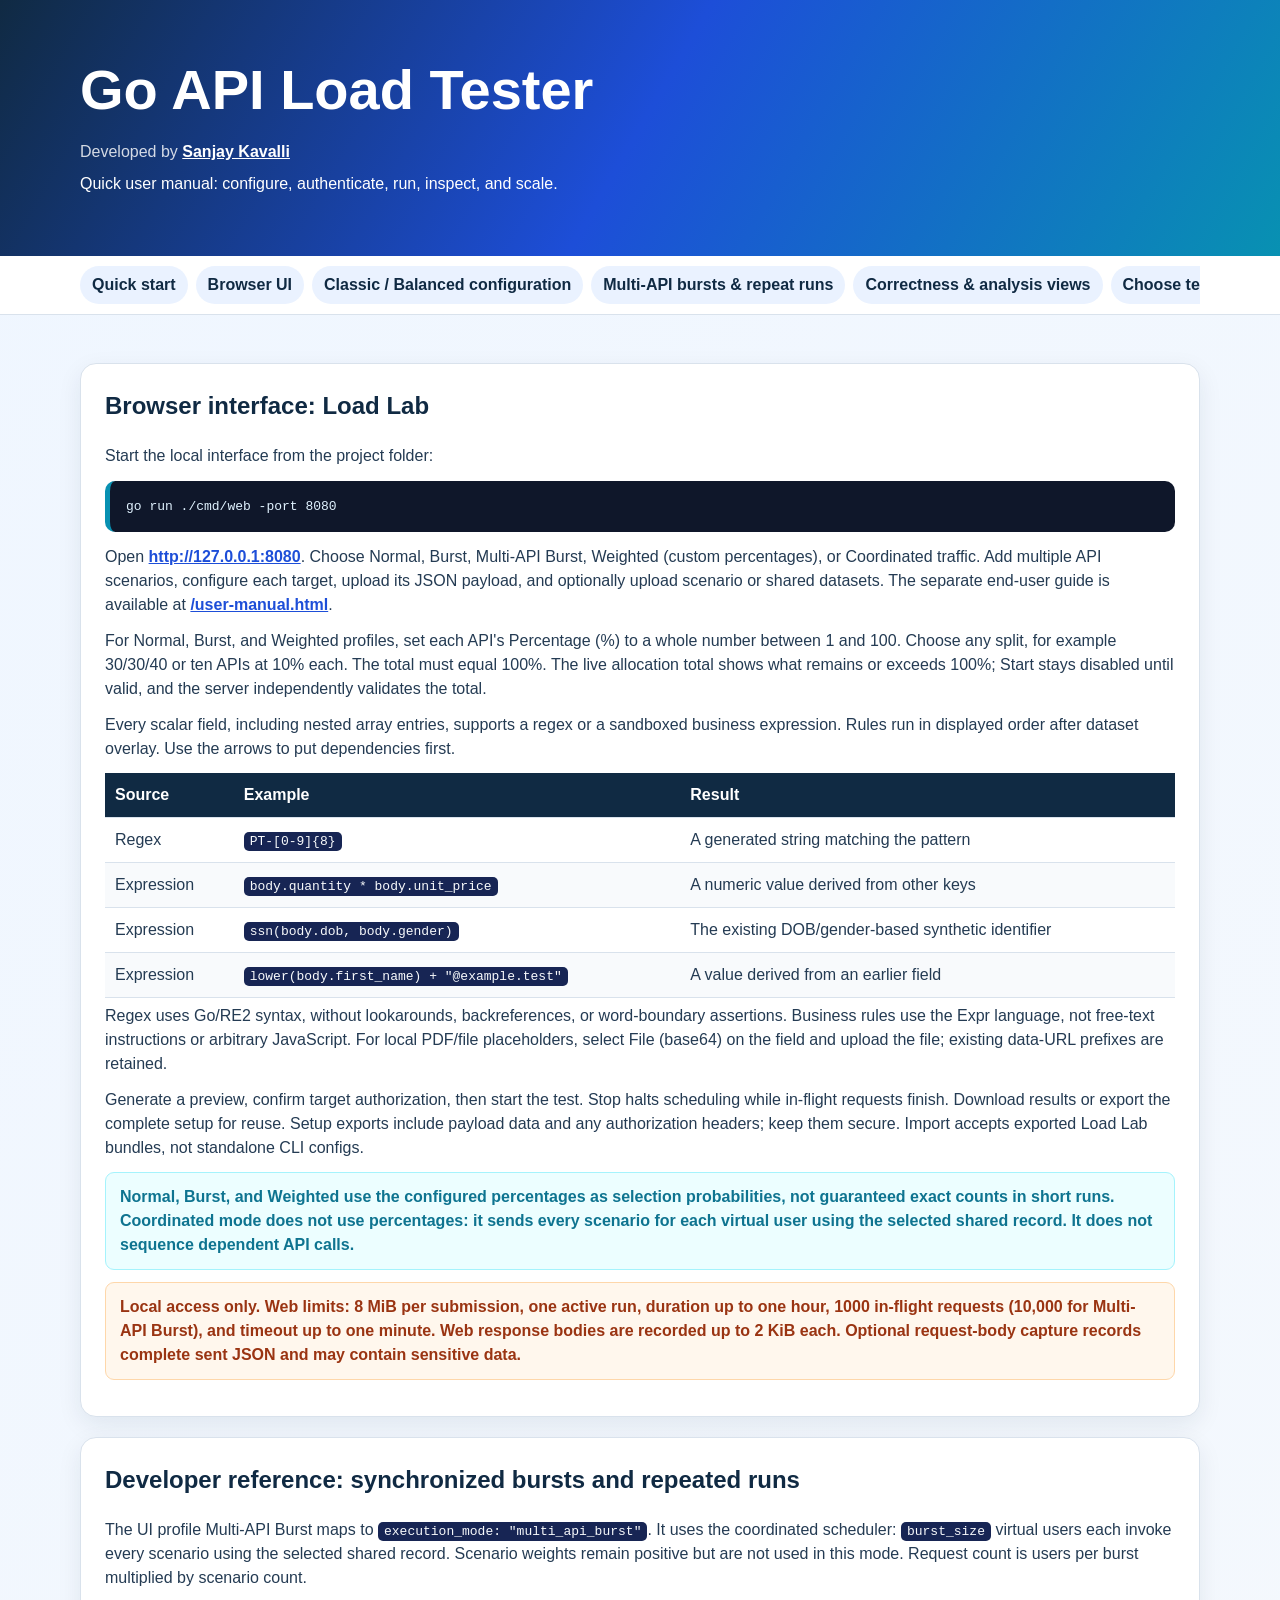
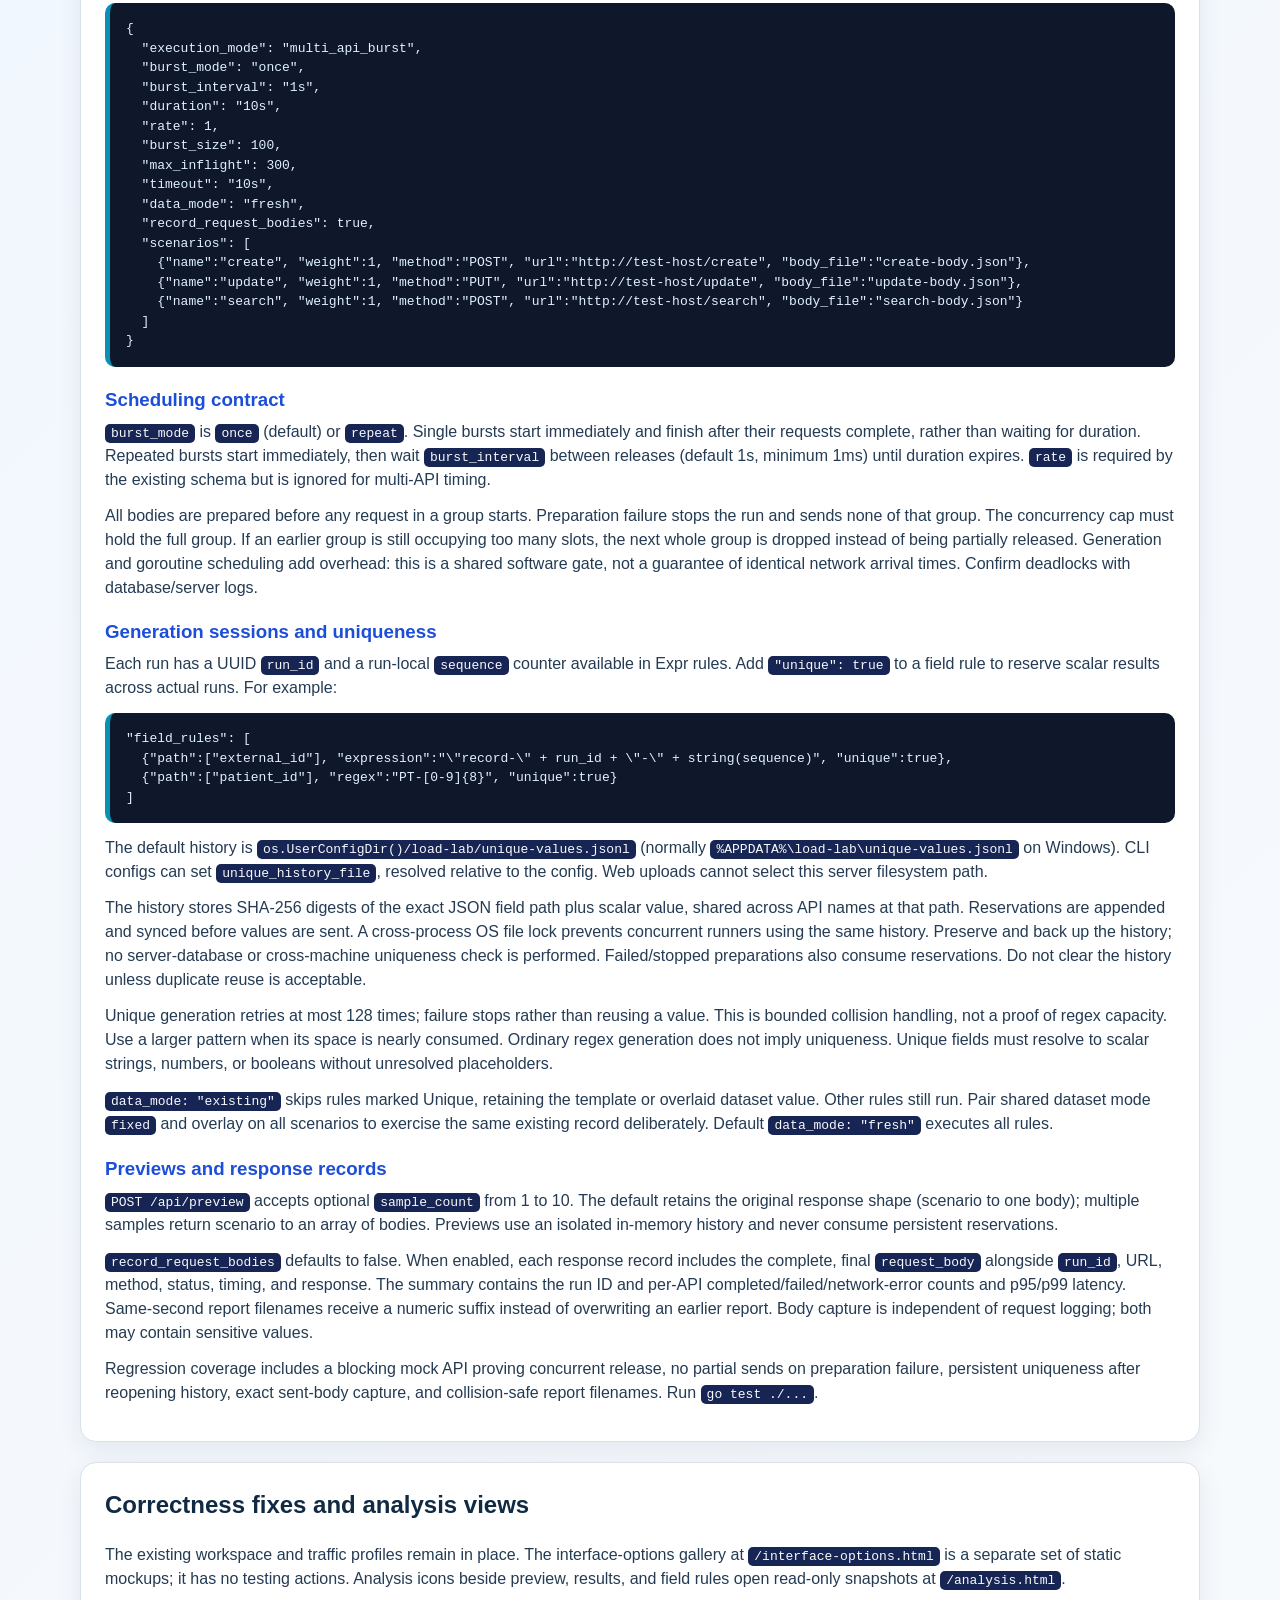
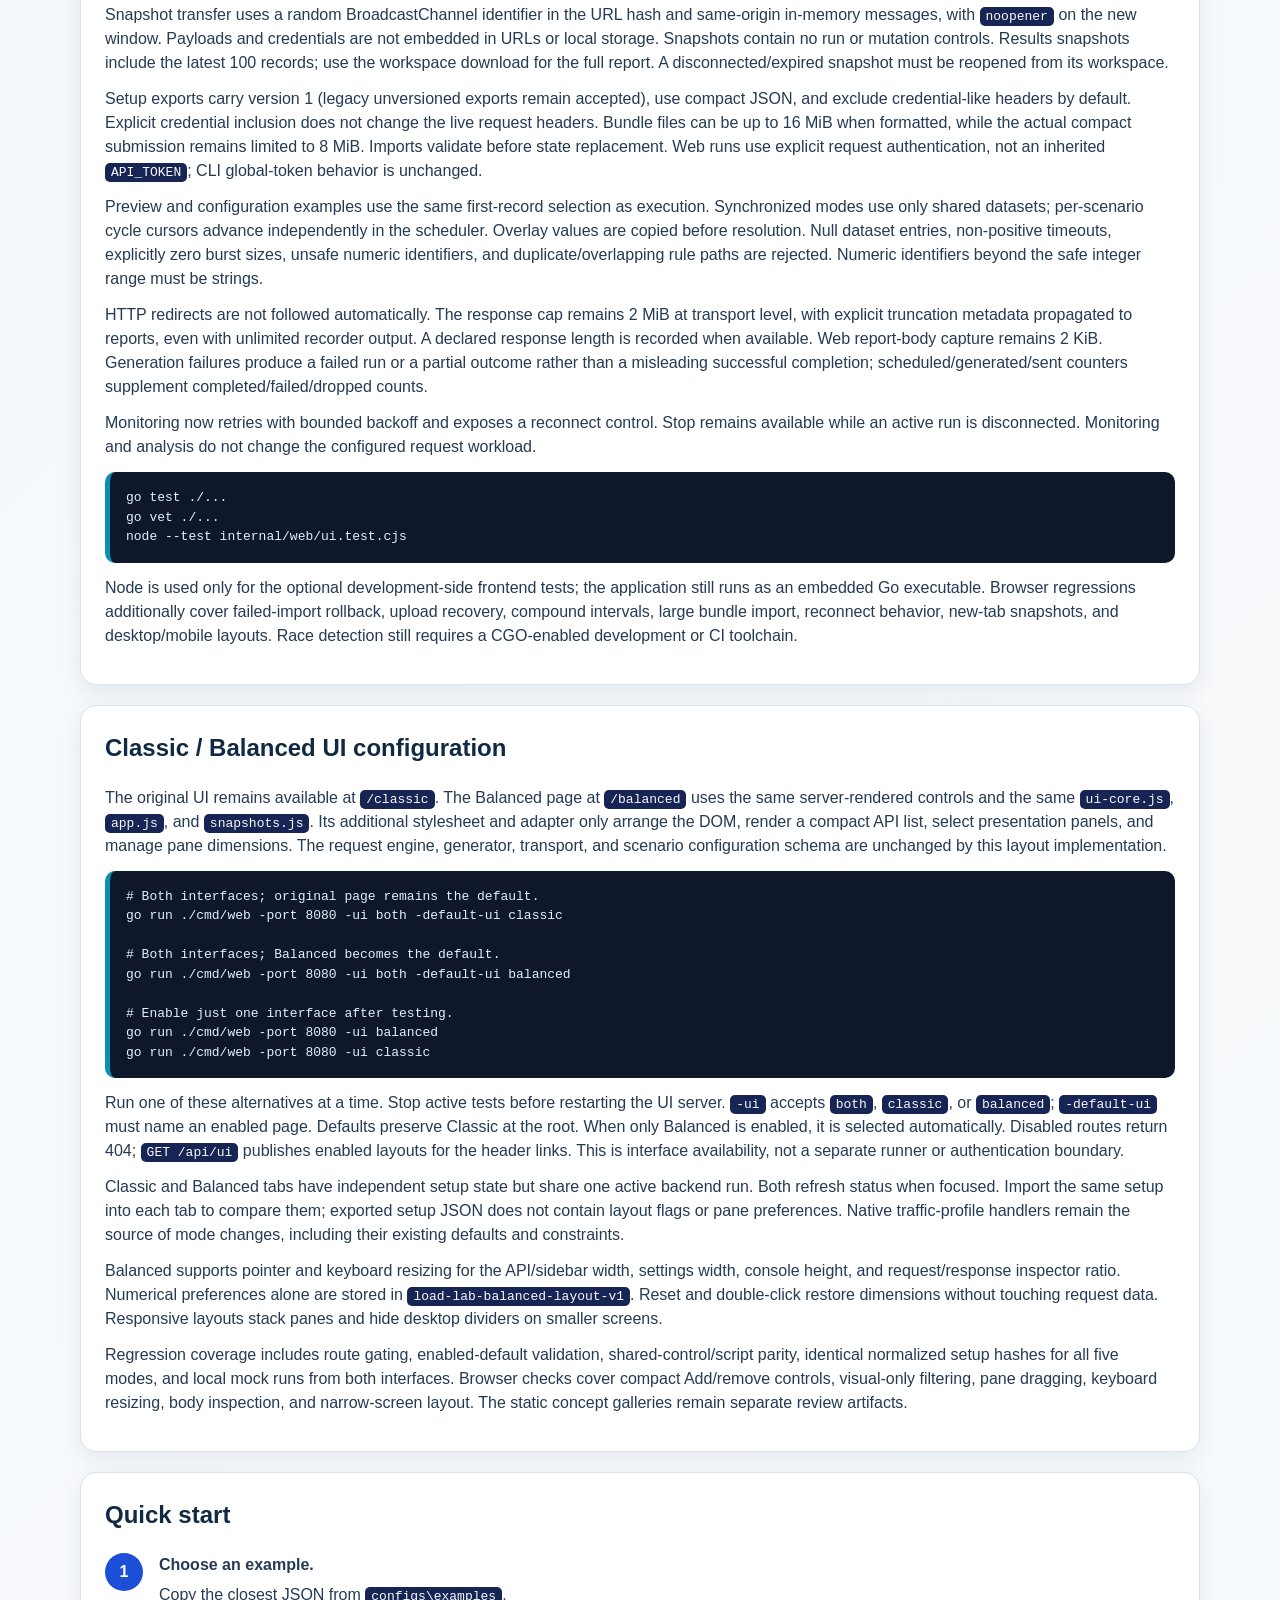
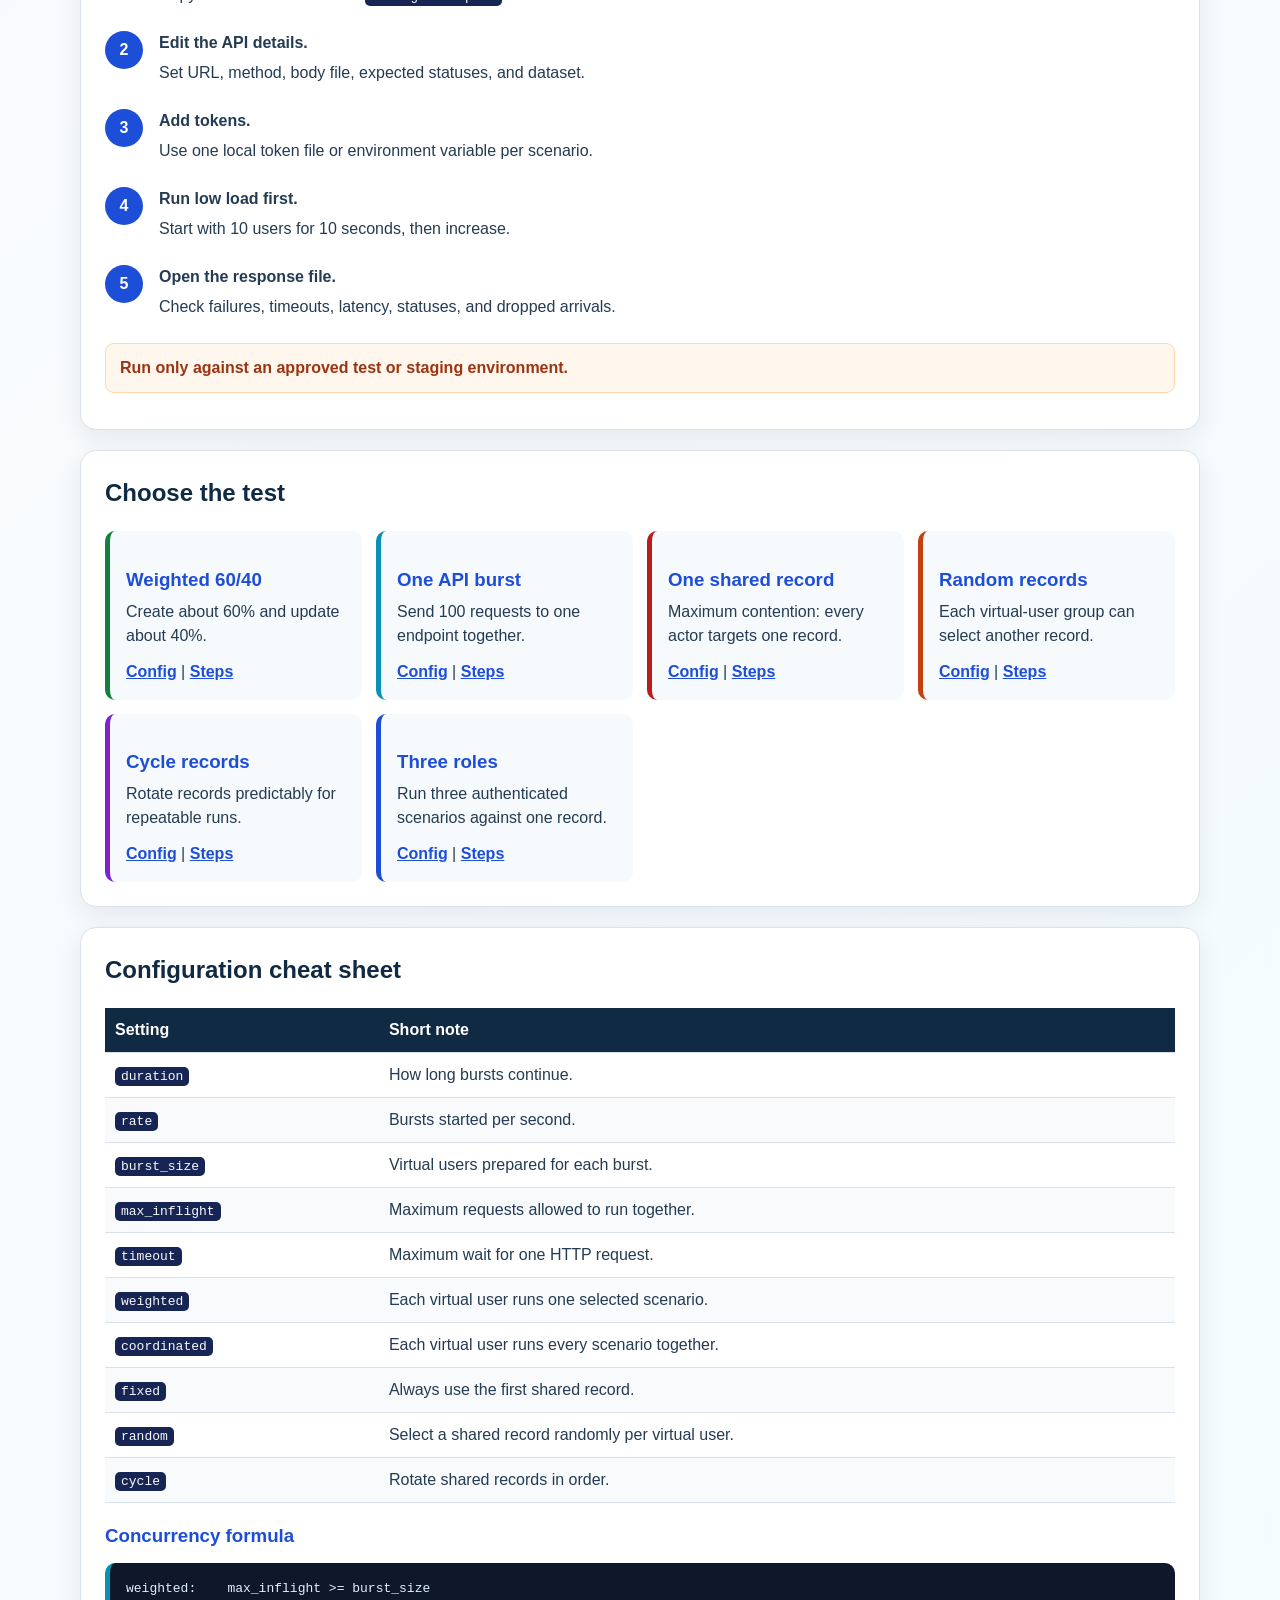
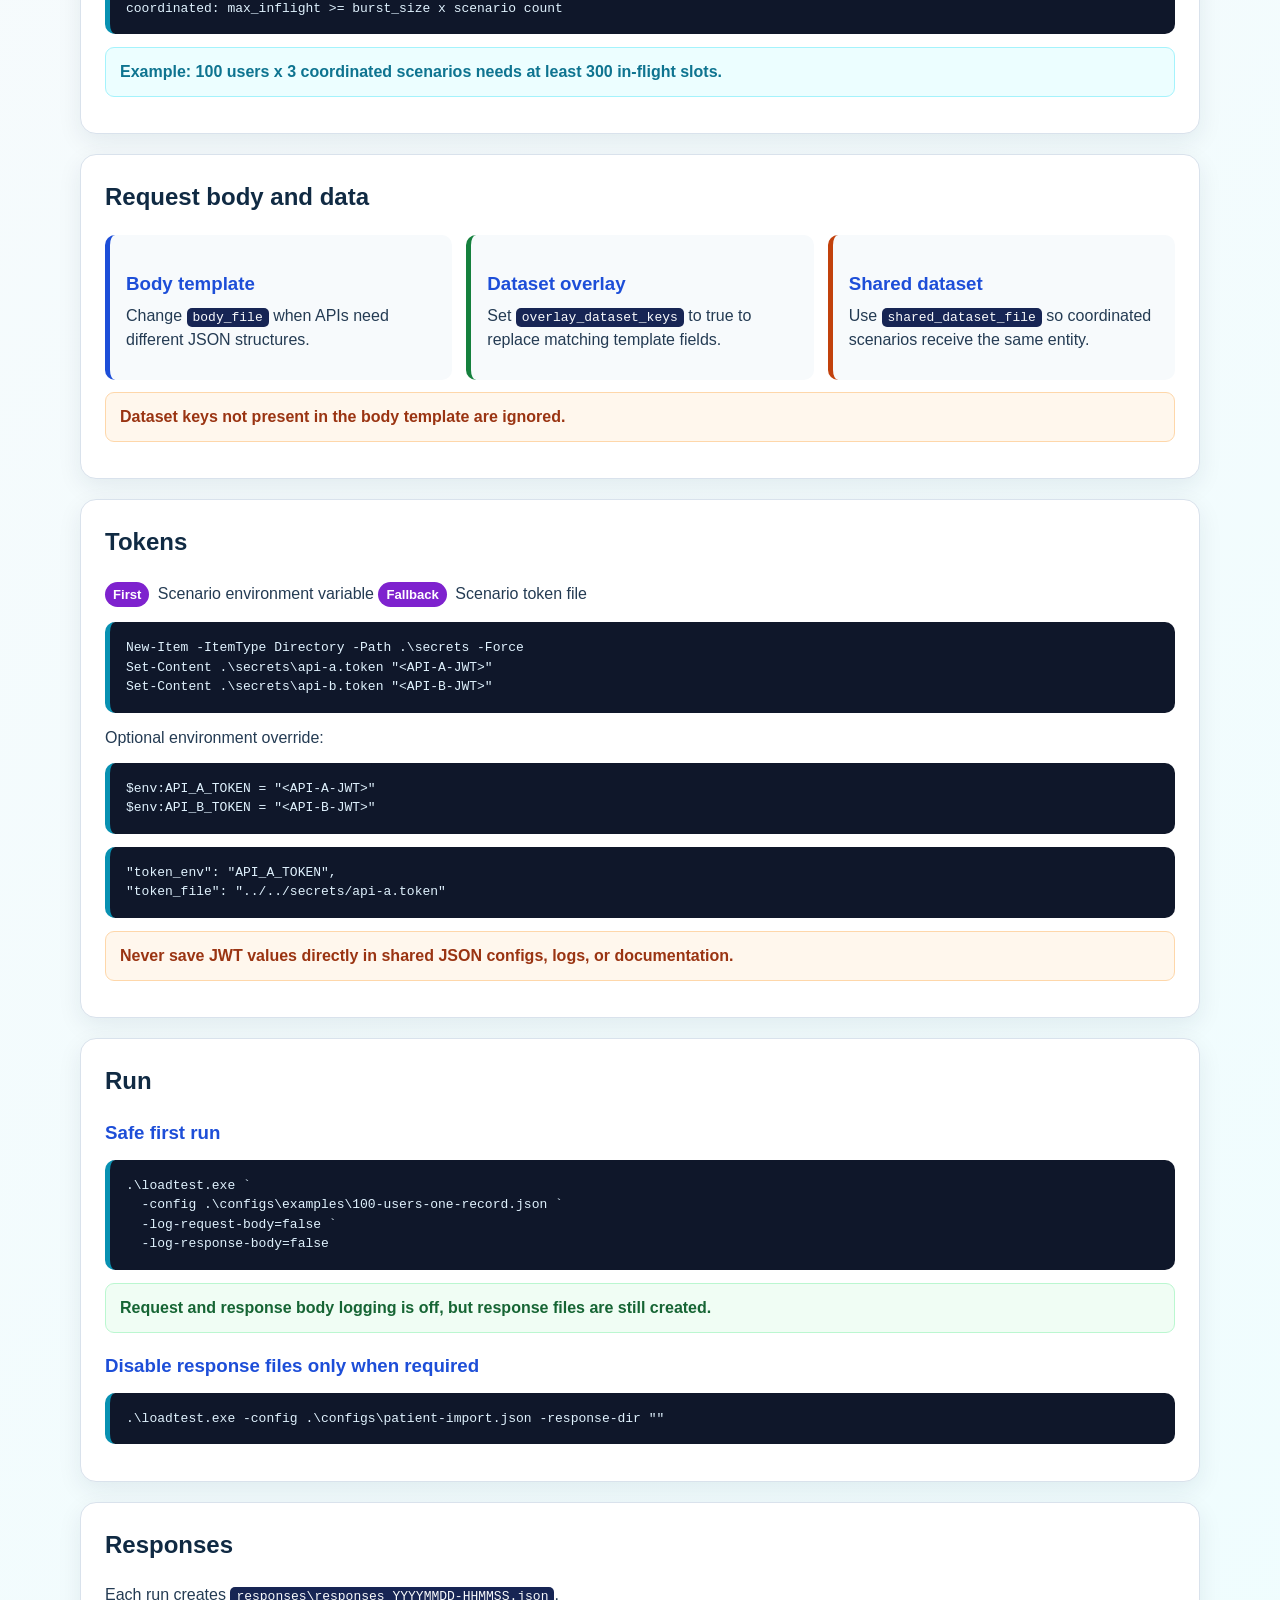
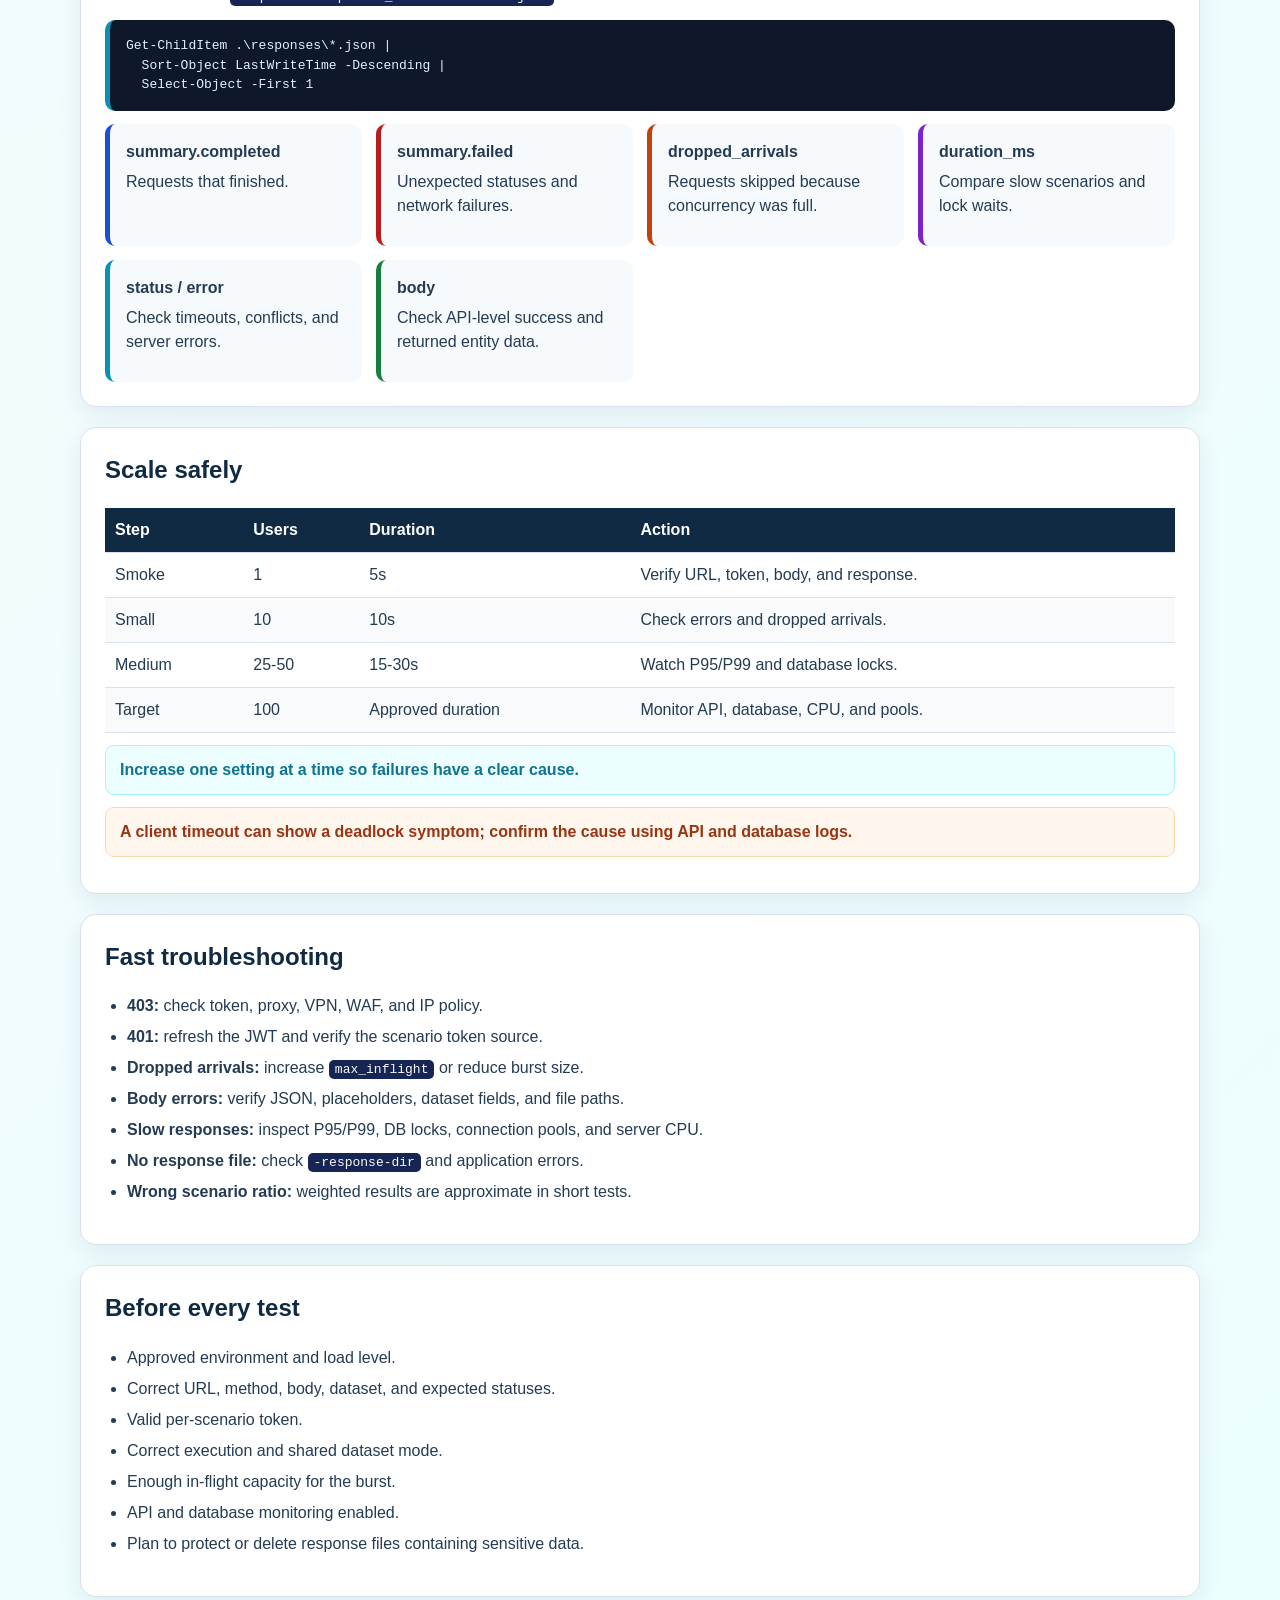
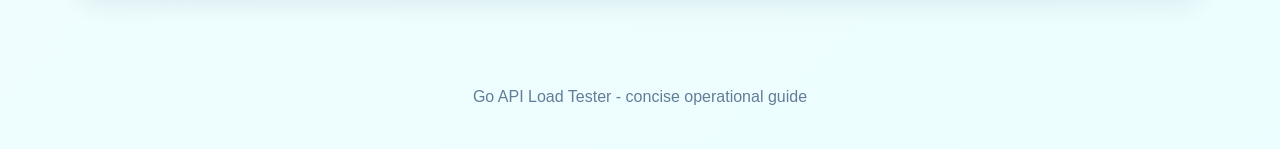
==== commit c401a403: "Add author credit to hosted manual" ====
--- a/docs/USER-MANUAL.html
+++ b/docs/USER-MANUAL.html
@@ -42,6 +42,8 @@
     }
 
     h1 { margin: 0 0 8px; font-size: clamp(2rem, 5vw, 3.5rem); }
+    .author-credit { margin: 0 0 8px; color: rgba(255, 255, 255, 0.82); }
+    .author-credit a { color: var(--white); }
     h2 { color: var(--navy); margin-top: 0; }
     h3 { color: var(--blue); margin-bottom: 6px; }
     p { margin: 6px 0 12px; }
@@ -197,6 +199,7 @@
   <header>
     <div class="wrap">
       <h1>Go API Load Tester</h1>
+      <p class="author-credit">Developed by <a href="https://github.com/SanjayKavalli" target="_blank" rel="noopener">Sanjay Kavalli</a></p>
       <p>Quick user manual: configure, authenticate, run, inspect, and scale.</p>
     </div>
   </header>
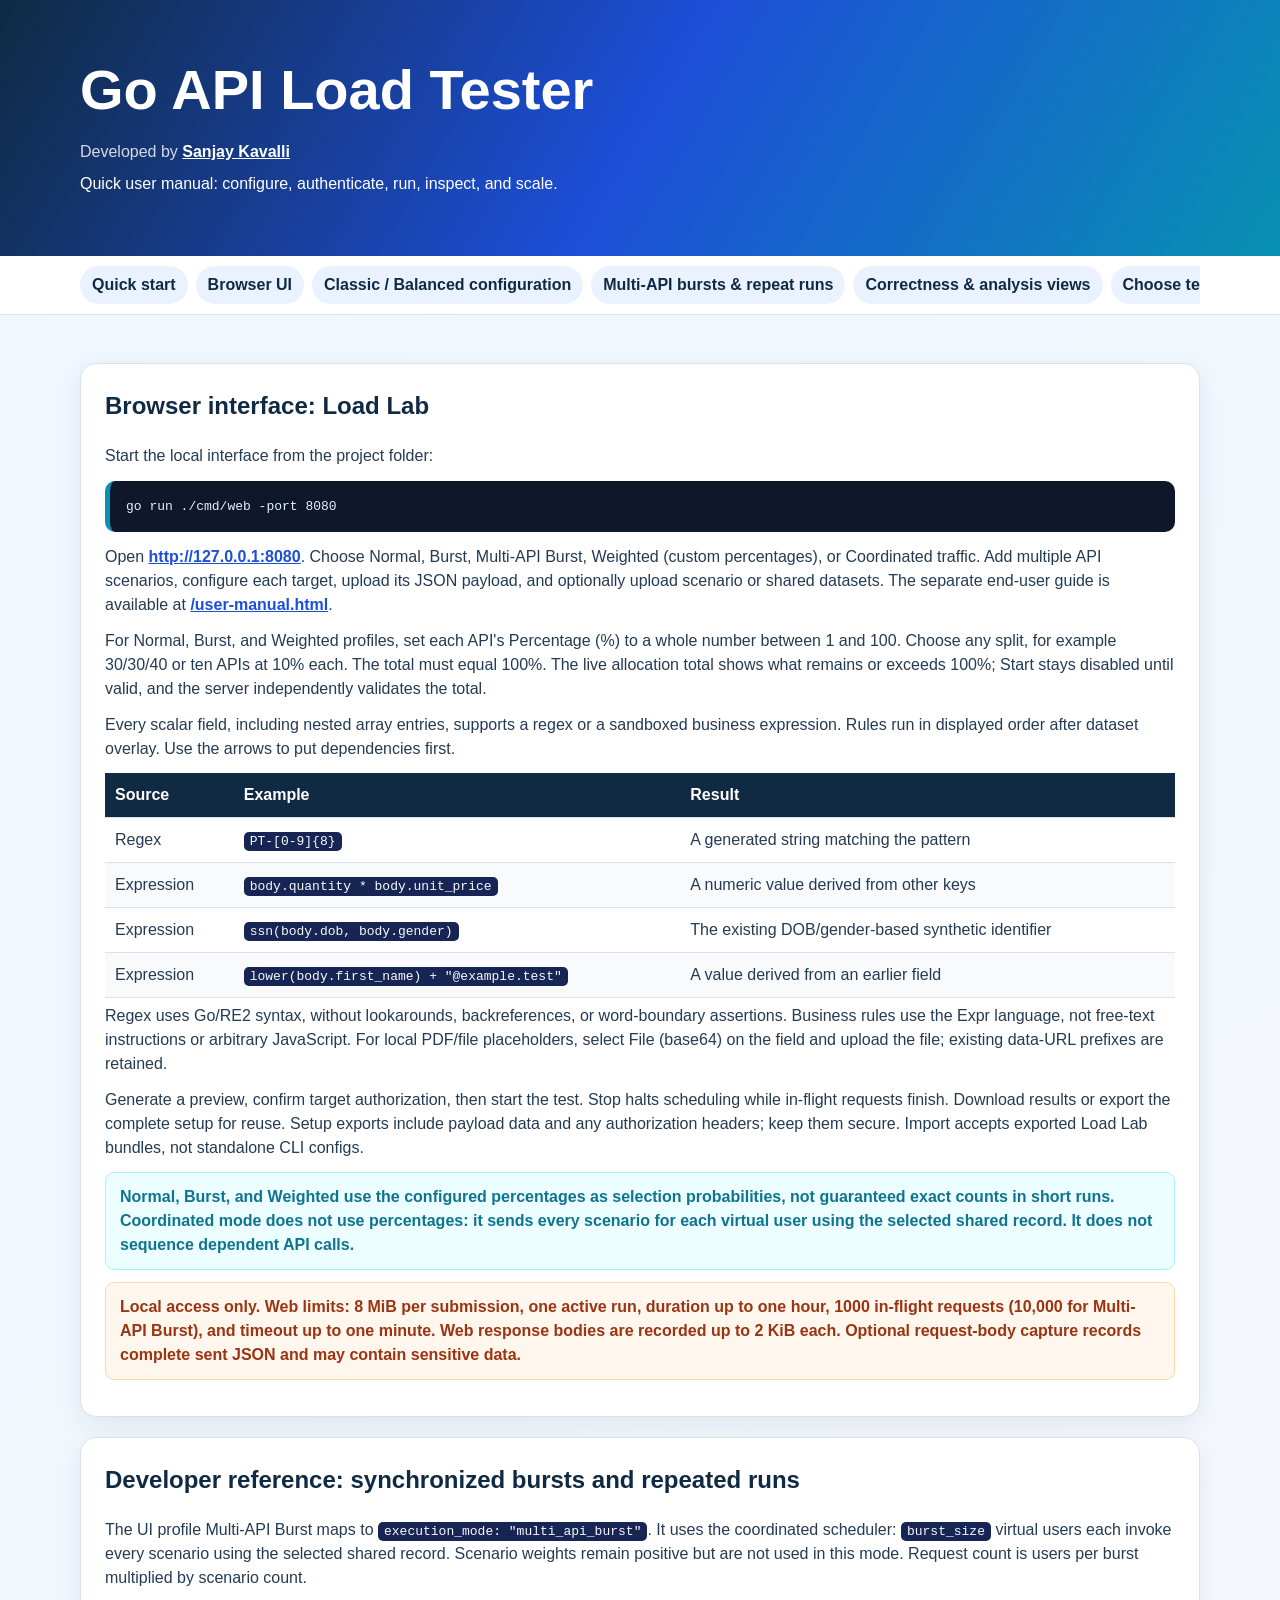
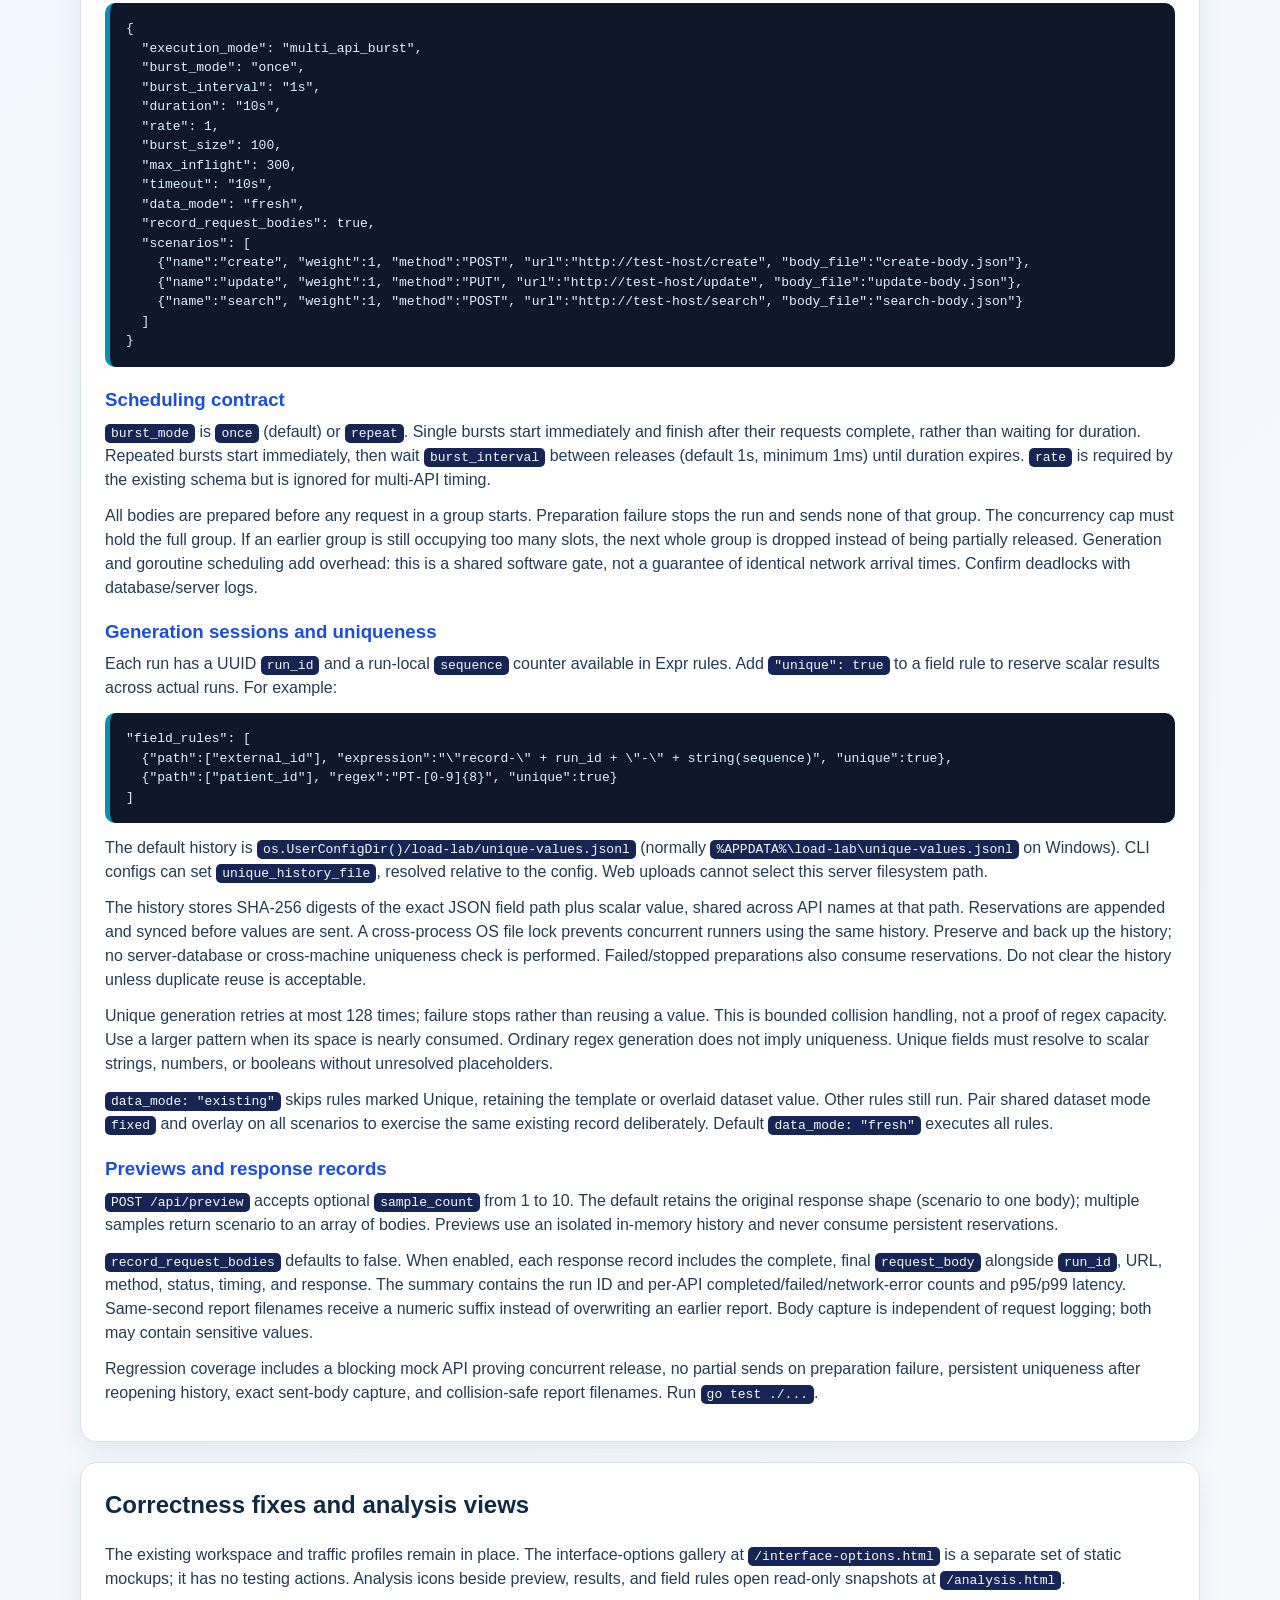
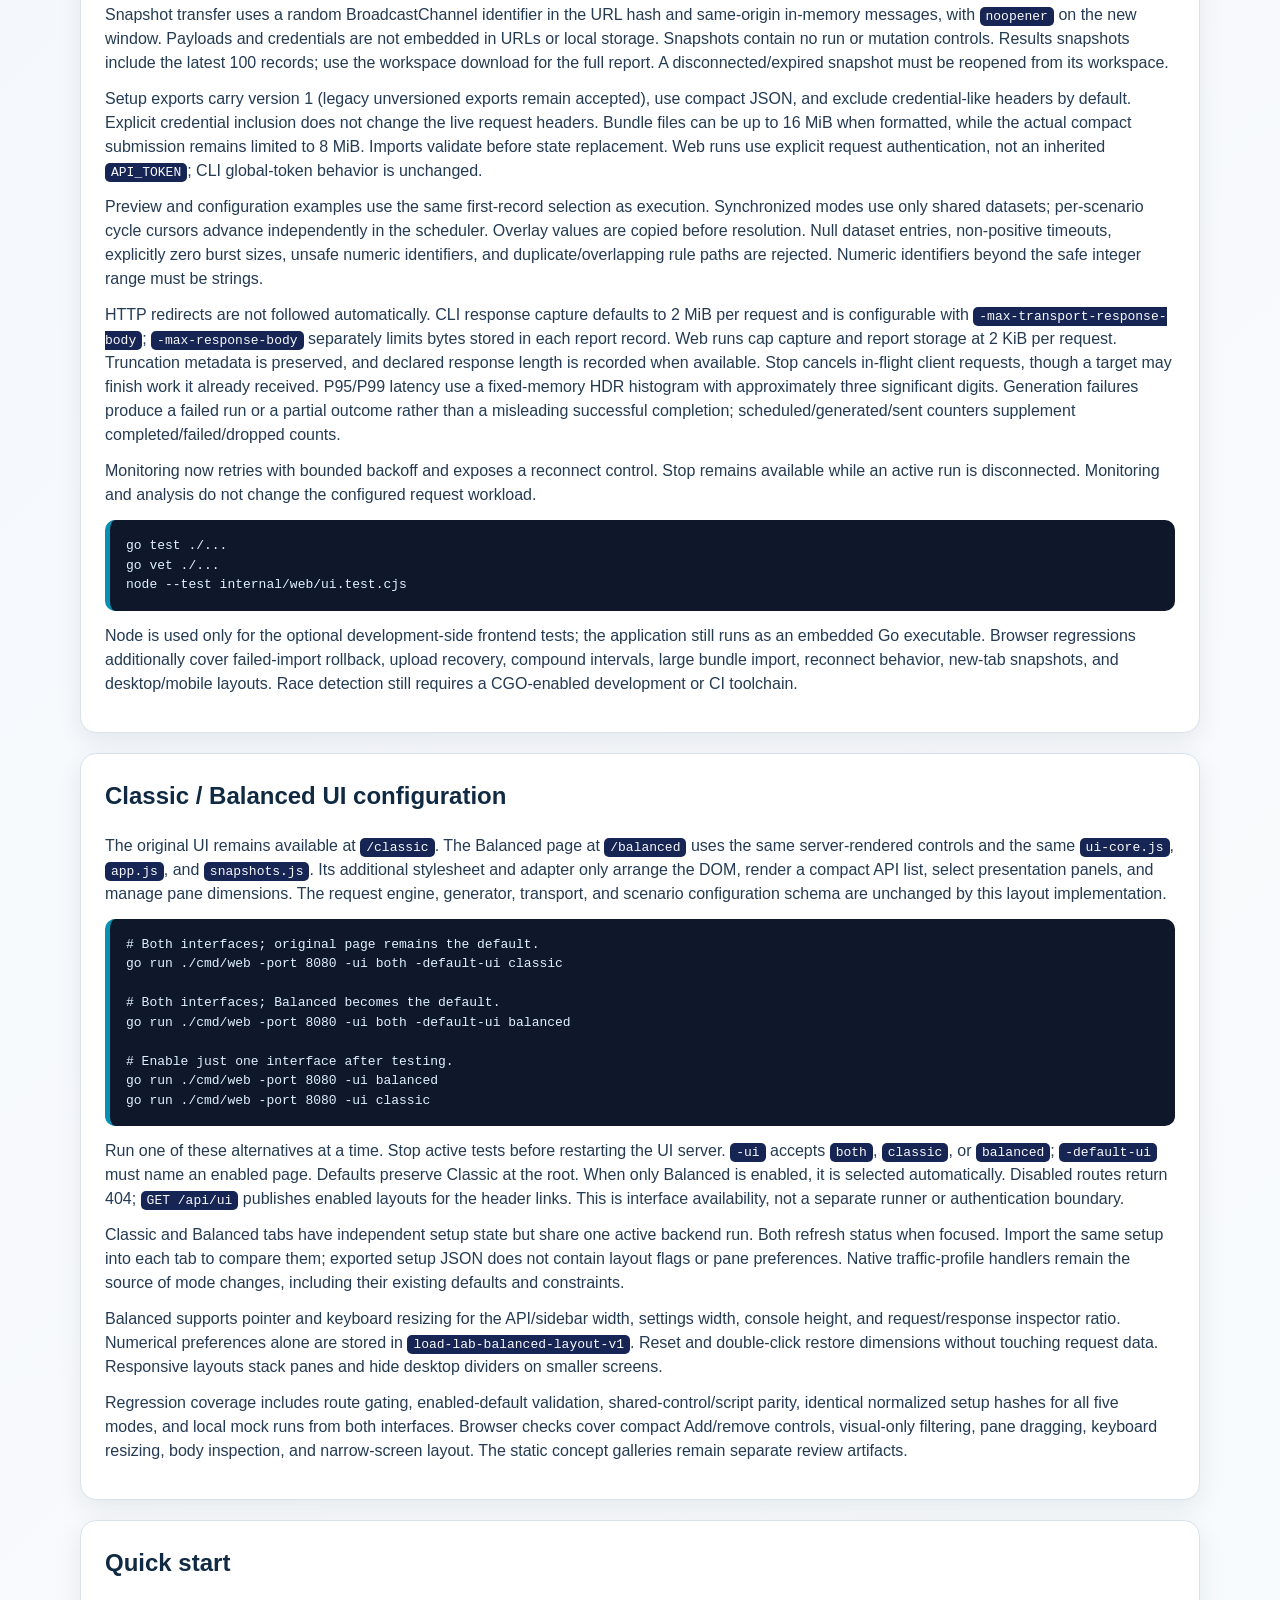
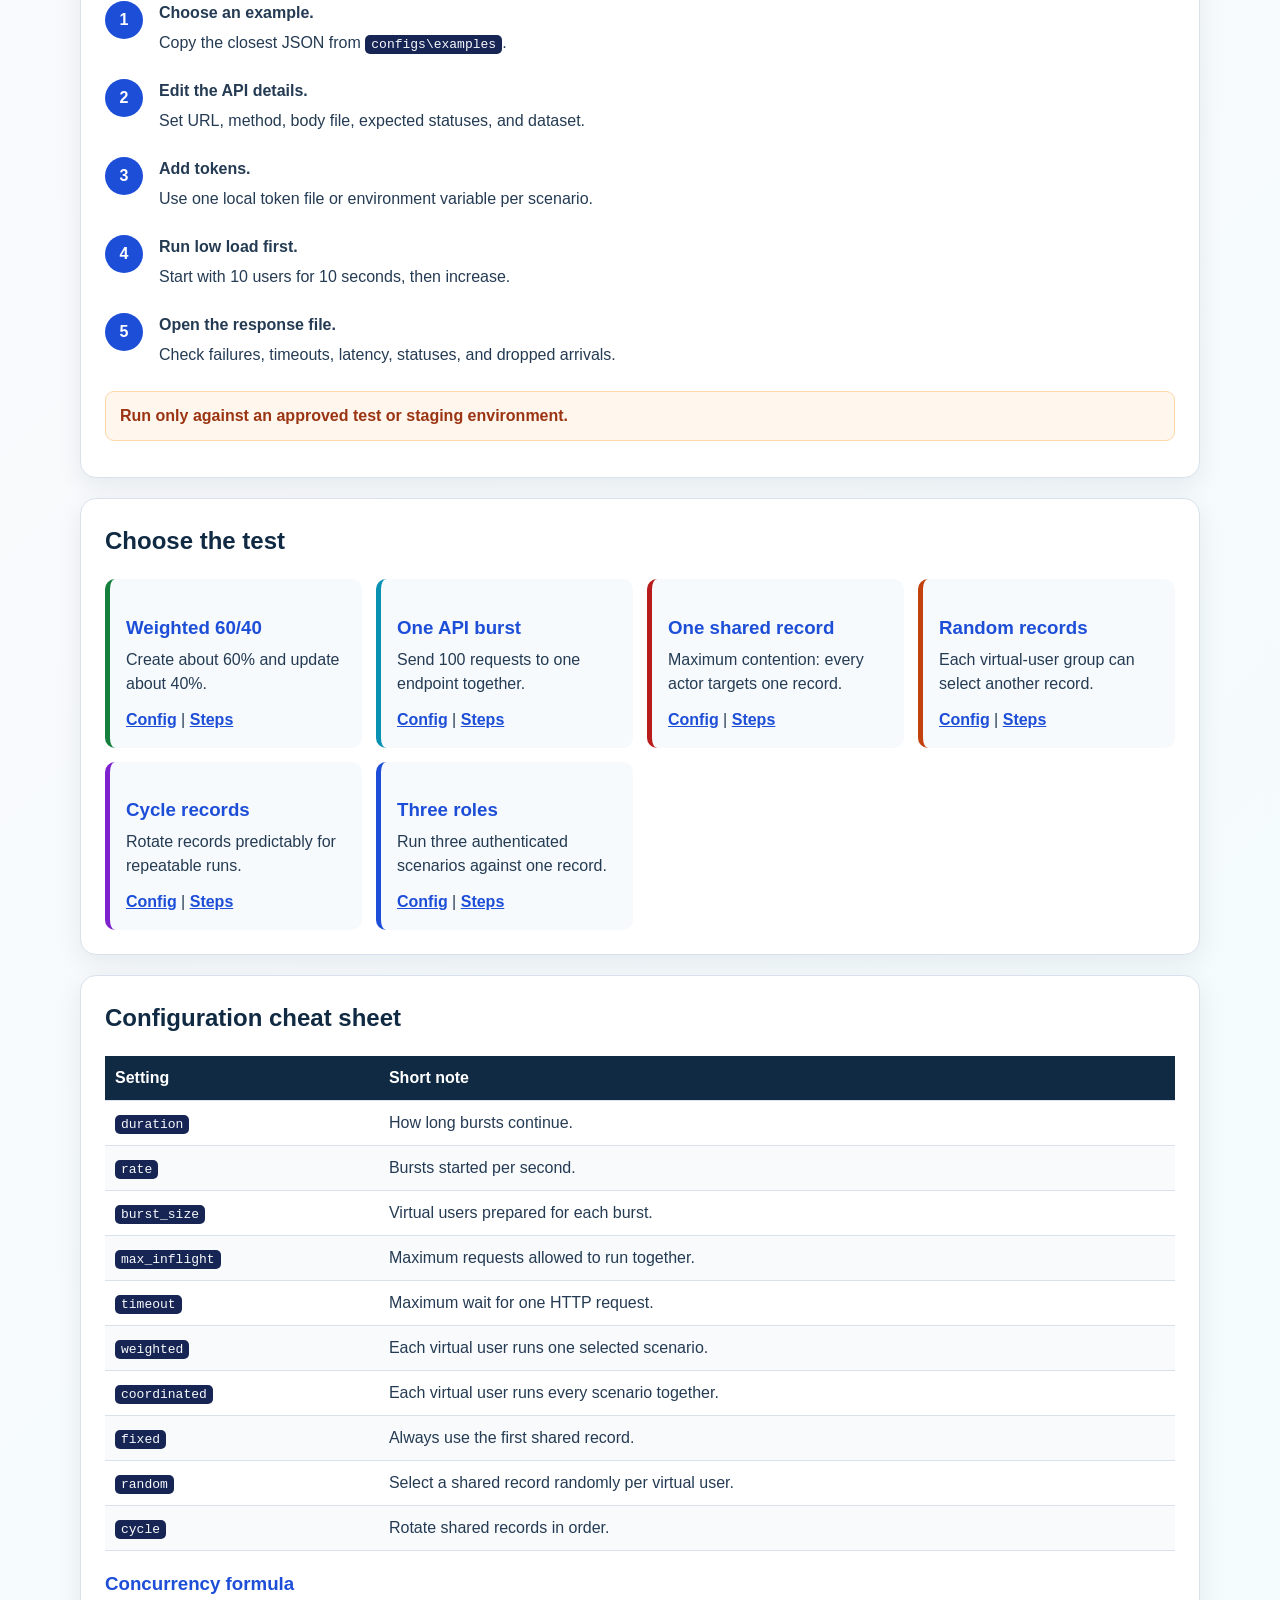
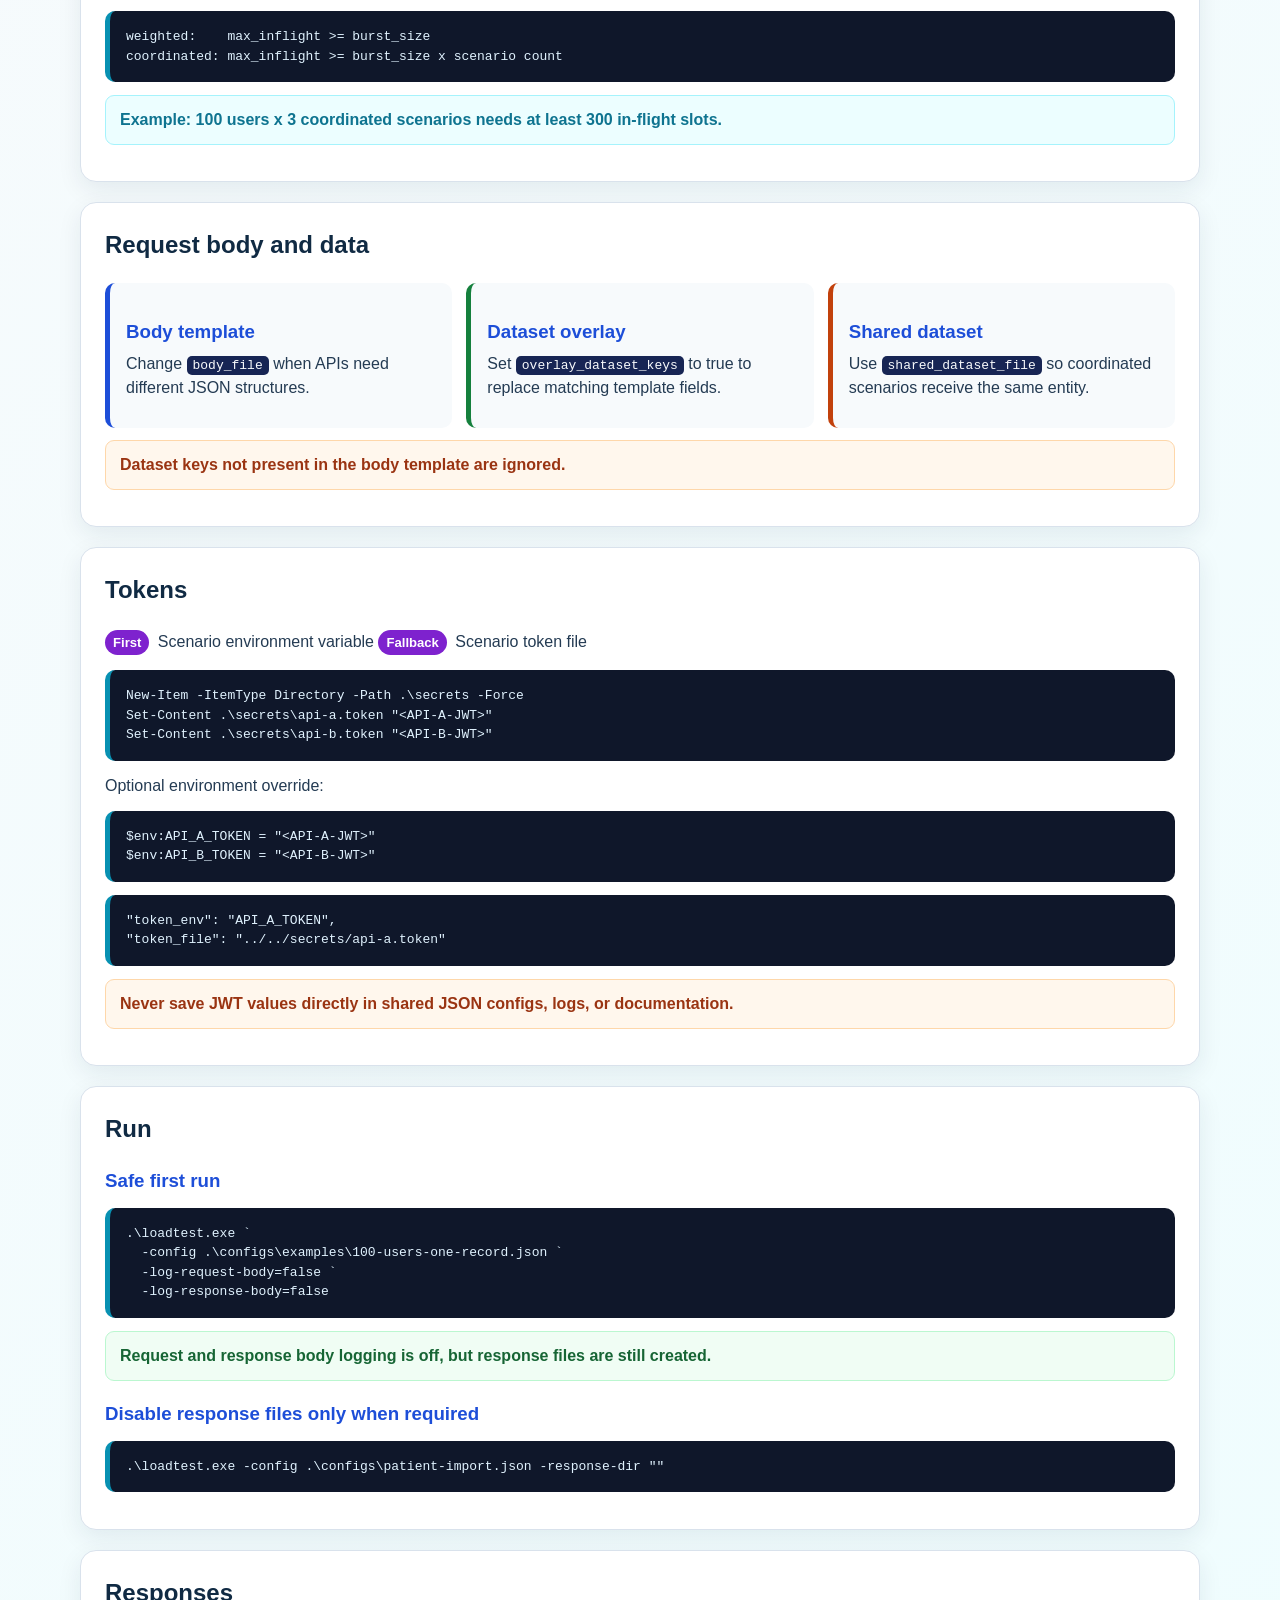
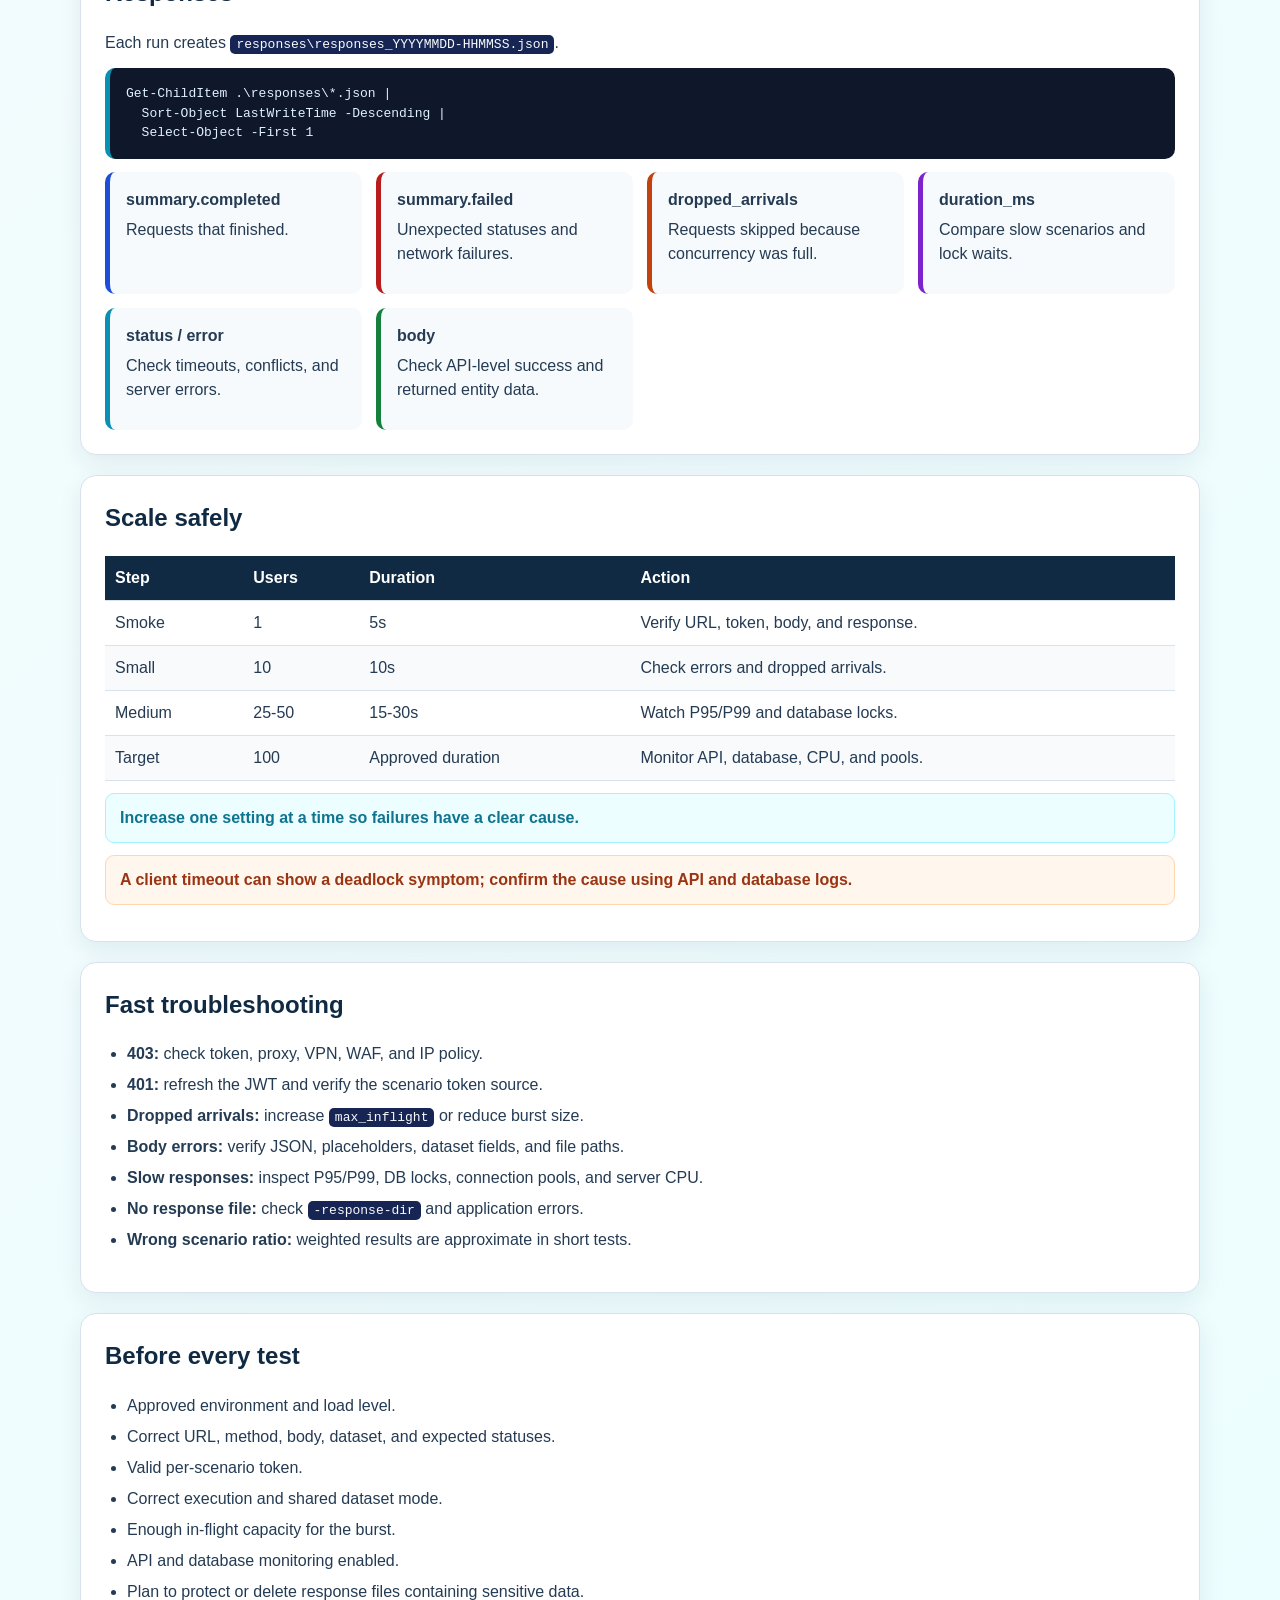
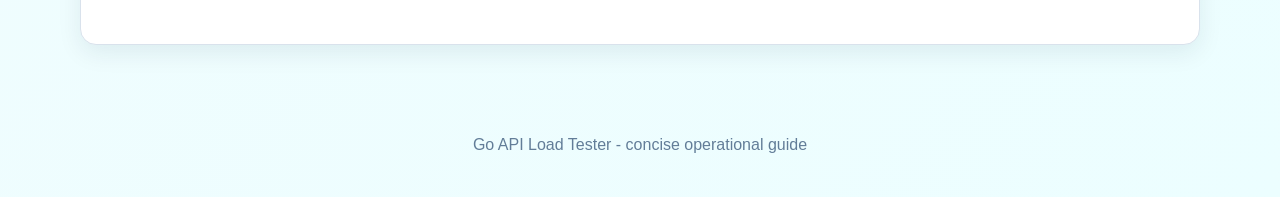
==== commit f7c38ead: "Bound load test memory and cancel requests" ====
--- a/docs/USER-MANUAL.html
+++ b/docs/USER-MANUAL.html
@@ -284,7 +284,7 @@
       <p>Snapshot transfer uses a random BroadcastChannel identifier in the URL hash and same-origin in-memory messages, with <code>noopener</code> on the new window. Payloads and credentials are not embedded in URLs or local storage. Snapshots contain no run or mutation controls. Results snapshots include the latest 100 records; use the workspace download for the full report. A disconnected/expired snapshot must be reopened from its workspace.</p>
       <p>Setup exports carry version 1 (legacy unversioned exports remain accepted), use compact JSON, and exclude credential-like headers by default. Explicit credential inclusion does not change the live request headers. Bundle files can be up to 16 MiB when formatted, while the actual compact submission remains limited to 8 MiB. Imports validate before state replacement. Web runs use explicit request authentication, not an inherited <code>API_TOKEN</code>; CLI global-token behavior is unchanged.</p>
       <p>Preview and configuration examples use the same first-record selection as execution. Synchronized modes use only shared datasets; per-scenario cycle cursors advance independently in the scheduler. Overlay values are copied before resolution. Null dataset entries, non-positive timeouts, explicitly zero burst sizes, unsafe numeric identifiers, and duplicate/overlapping rule paths are rejected. Numeric identifiers beyond the safe integer range must be strings.</p>
-      <p>HTTP redirects are not followed automatically. The response cap remains 2 MiB at transport level, with explicit truncation metadata propagated to reports, even with unlimited recorder output. A declared response length is recorded when available. Web report-body capture remains 2 KiB. Generation failures produce a failed run or a partial outcome rather than a misleading successful completion; scheduled/generated/sent counters supplement completed/failed/dropped counts.</p>
+      <p>HTTP redirects are not followed automatically. CLI response capture defaults to 2 MiB per request and is configurable with <code>-max-transport-response-body</code>; <code>-max-response-body</code> separately limits bytes stored in each report record. Web runs cap capture and report storage at 2 KiB per request. Truncation metadata is preserved, and declared response length is recorded when available. Stop cancels in-flight client requests, though a target may finish work it already received. P95/P99 latency use a fixed-memory HDR histogram with approximately three significant digits. Generation failures produce a failed run or a partial outcome rather than a misleading successful completion; scheduled/generated/sent counters supplement completed/failed/dropped counts.</p>
       <p>Monitoring now retries with bounded backoff and exposes a reconnect control. Stop remains available while an active run is disconnected. Monitoring and analysis do not change the configured request workload.</p>
       <pre><code>go test ./...
 go vet ./...
